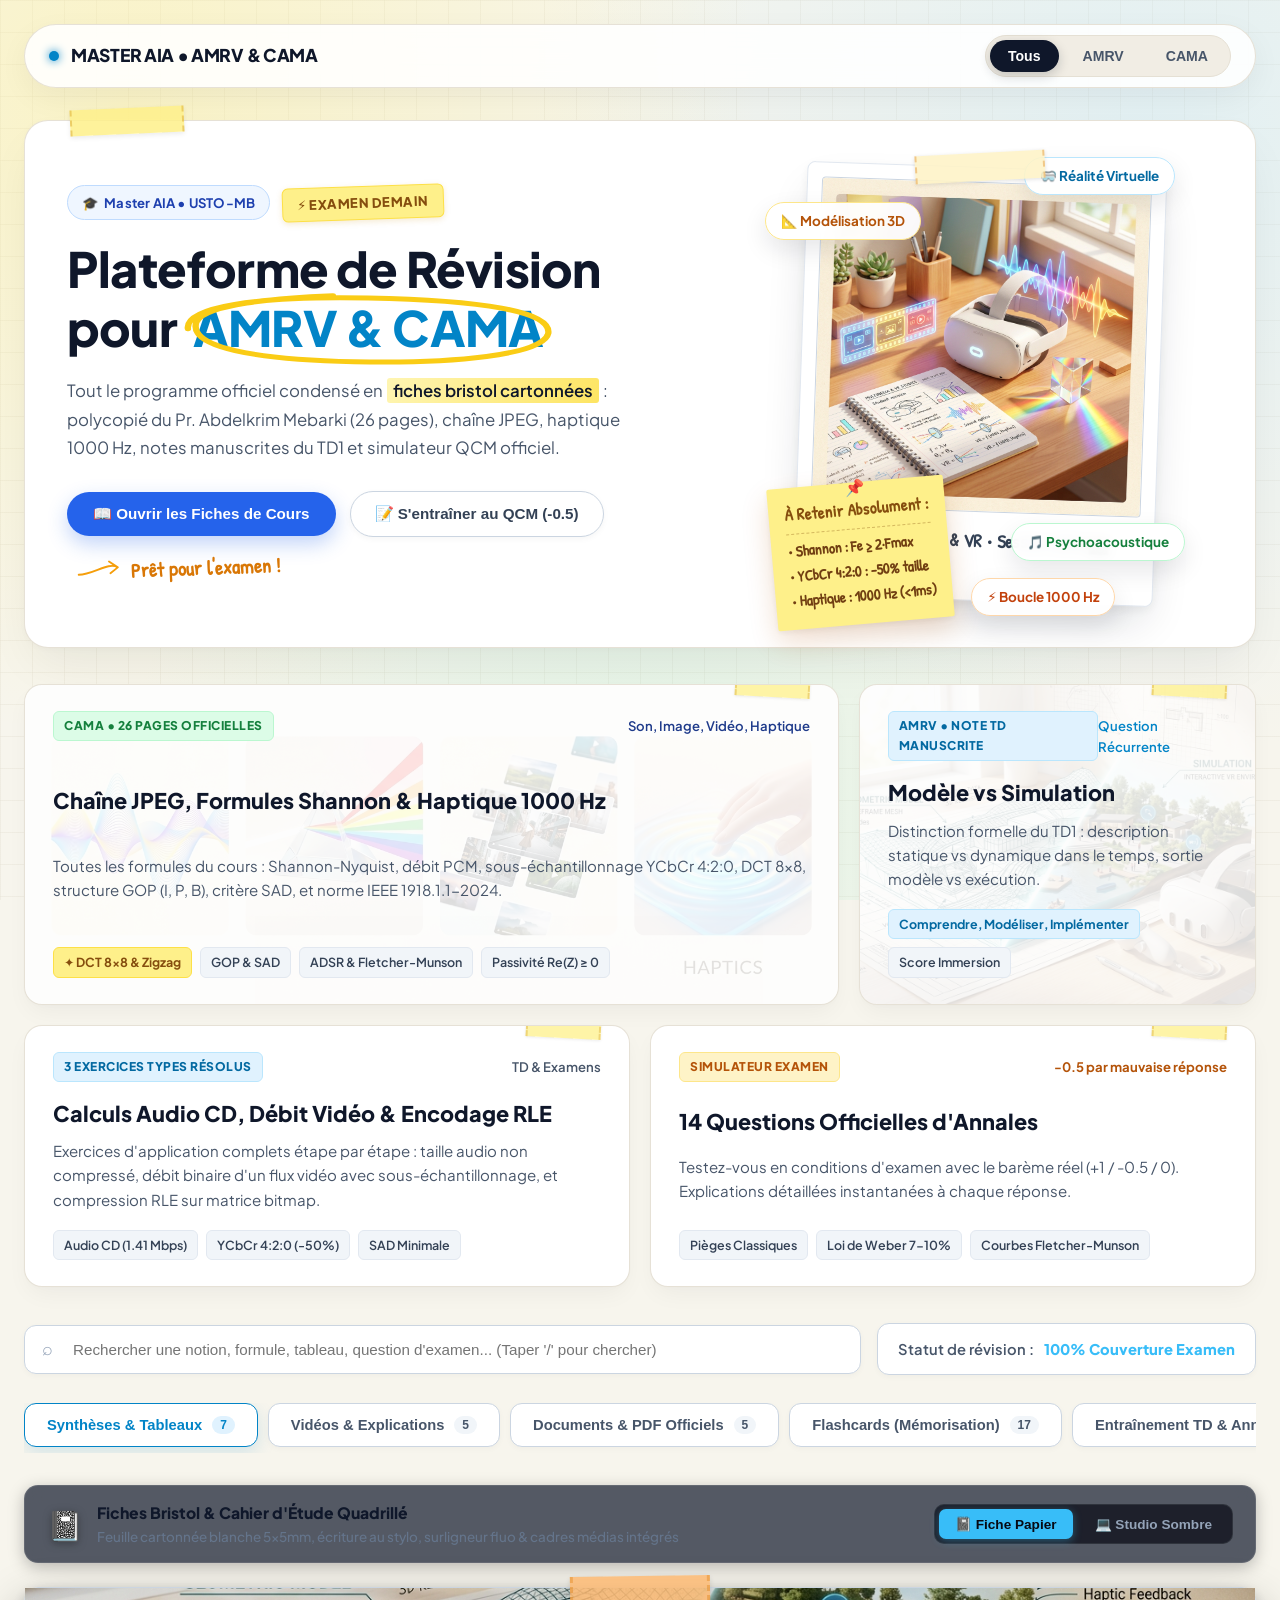
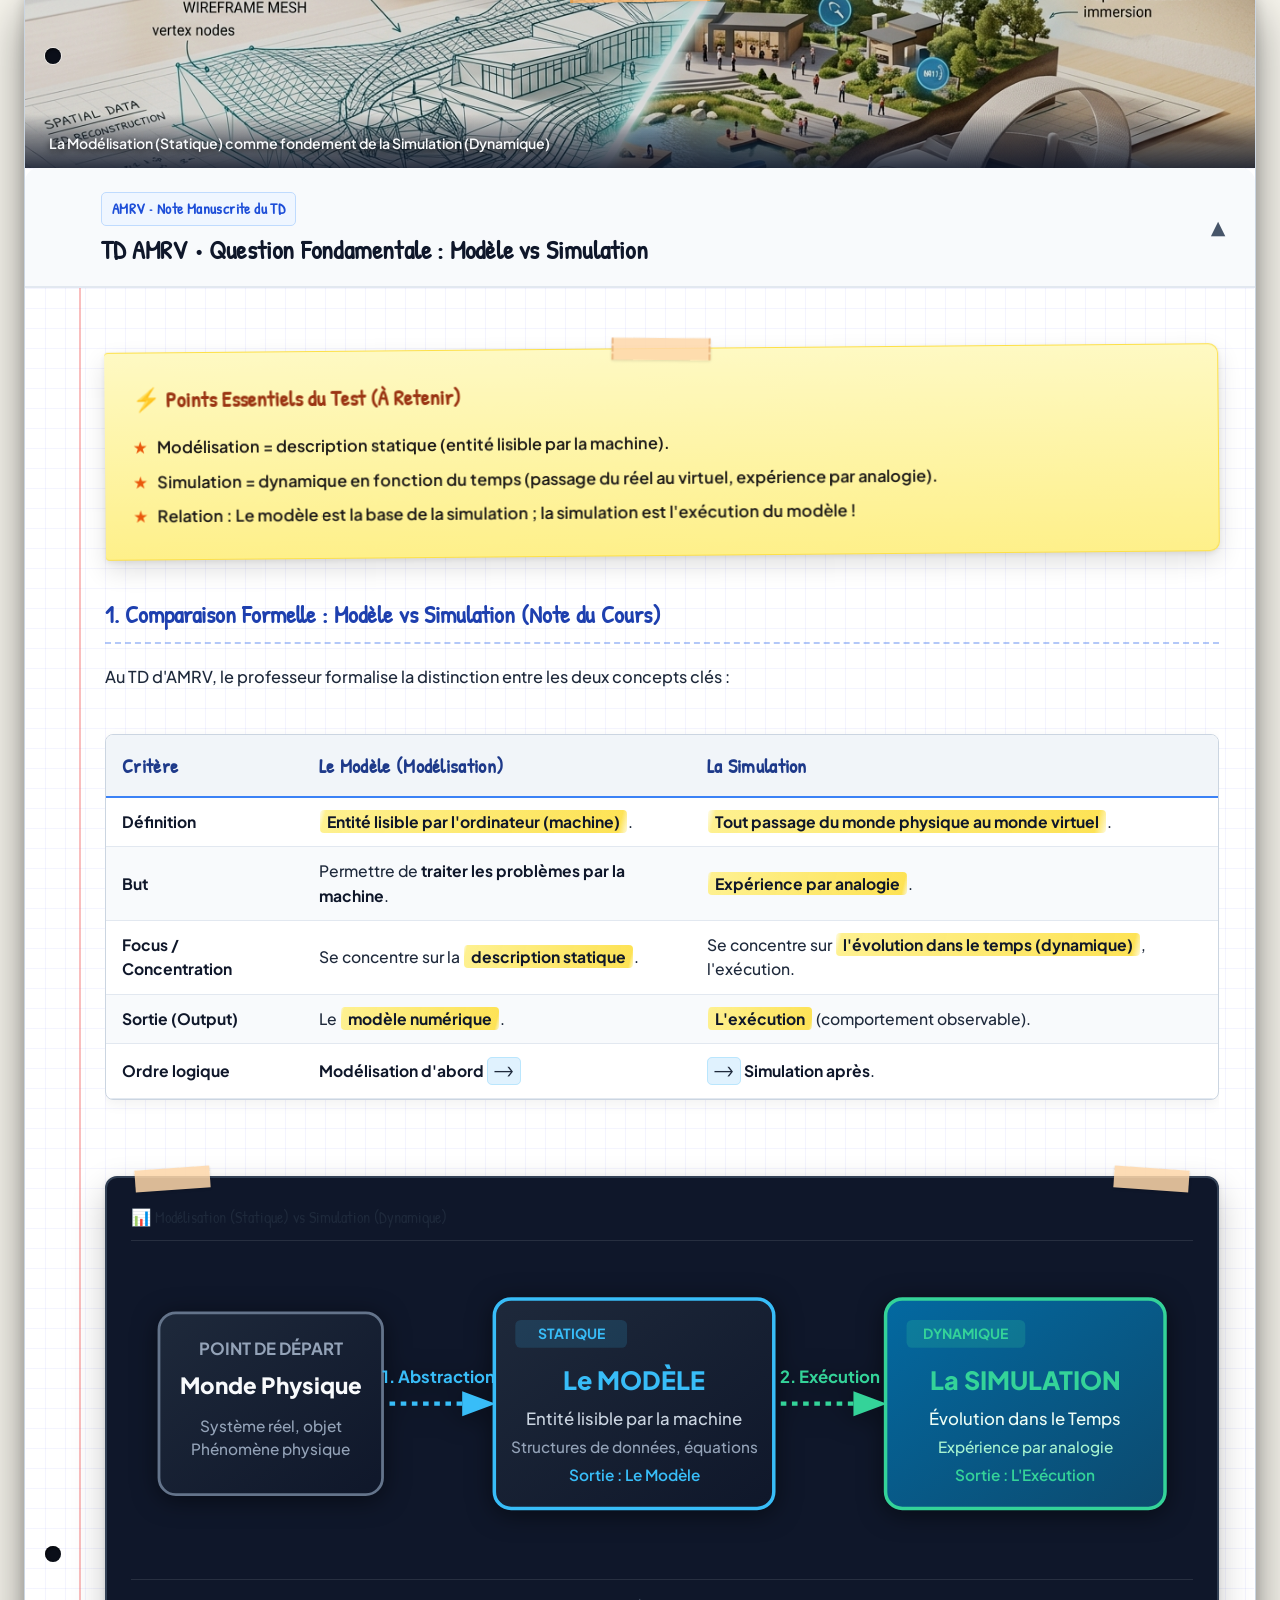
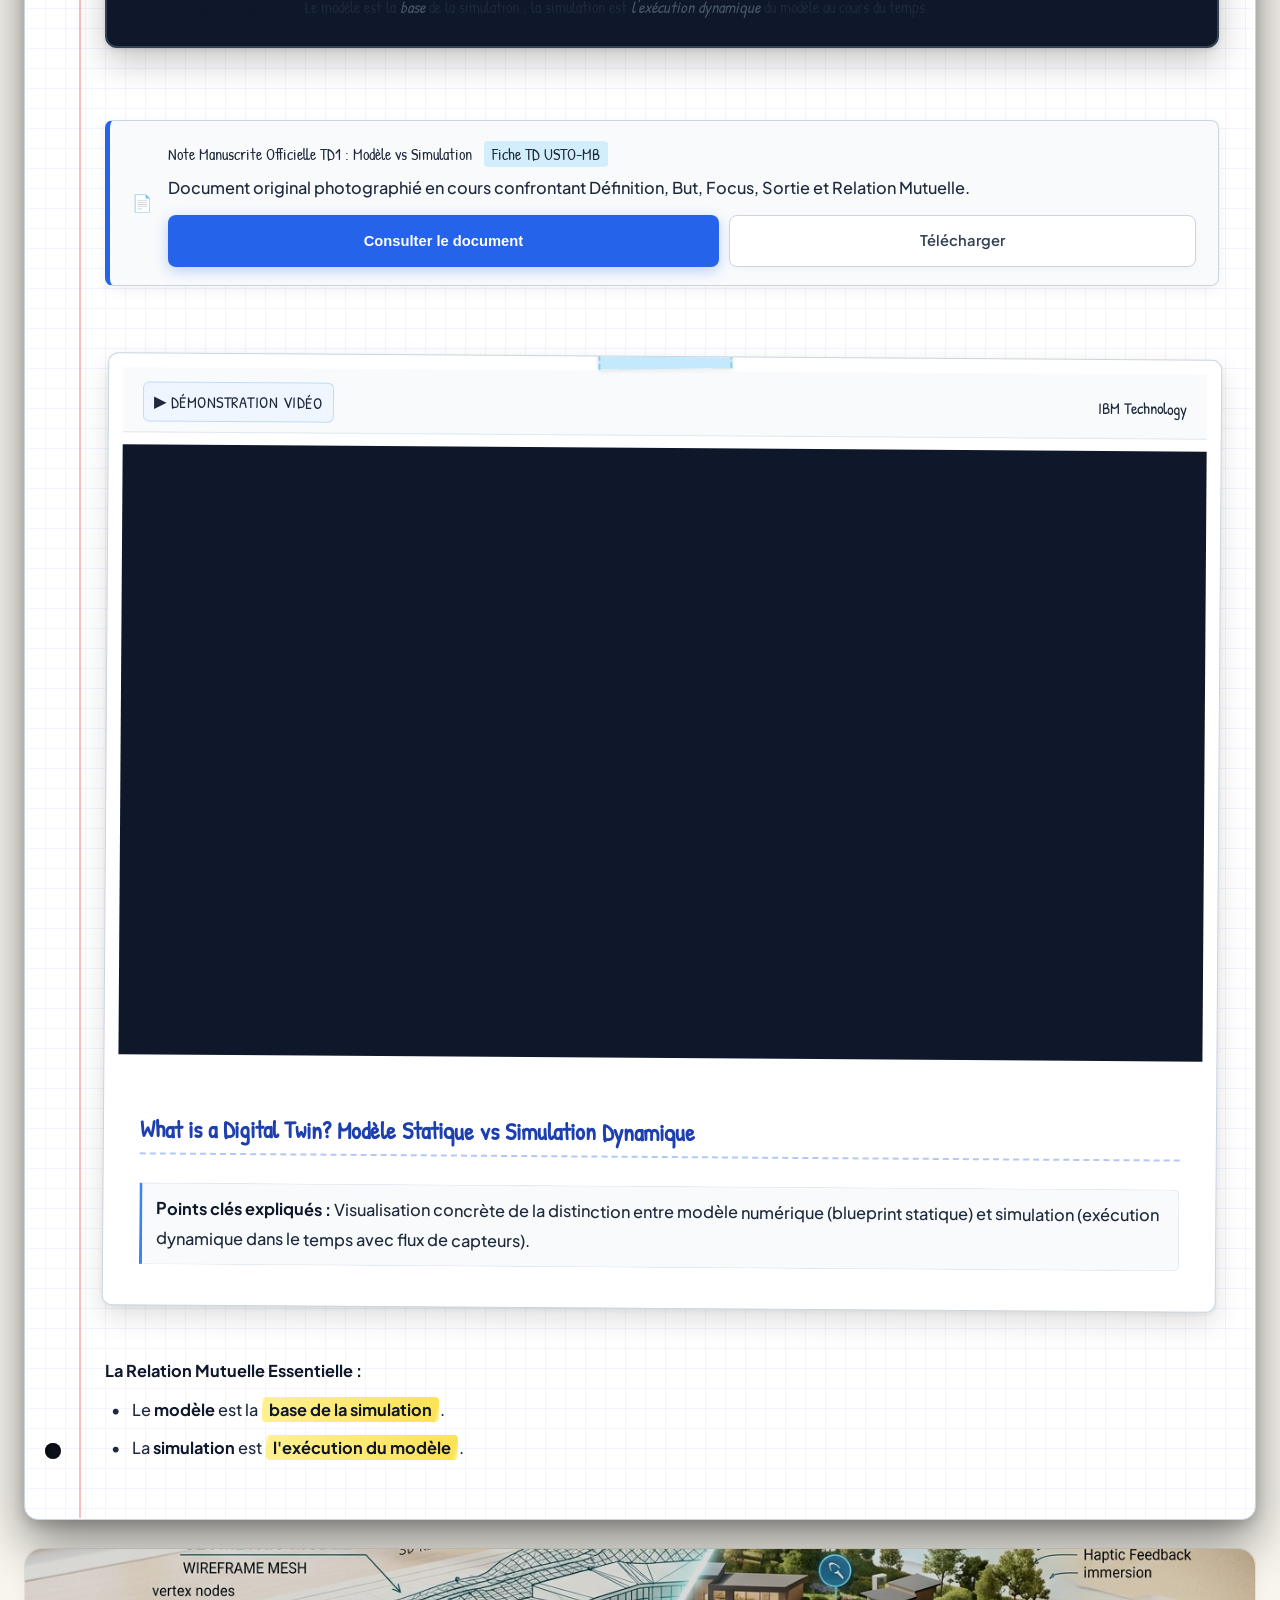
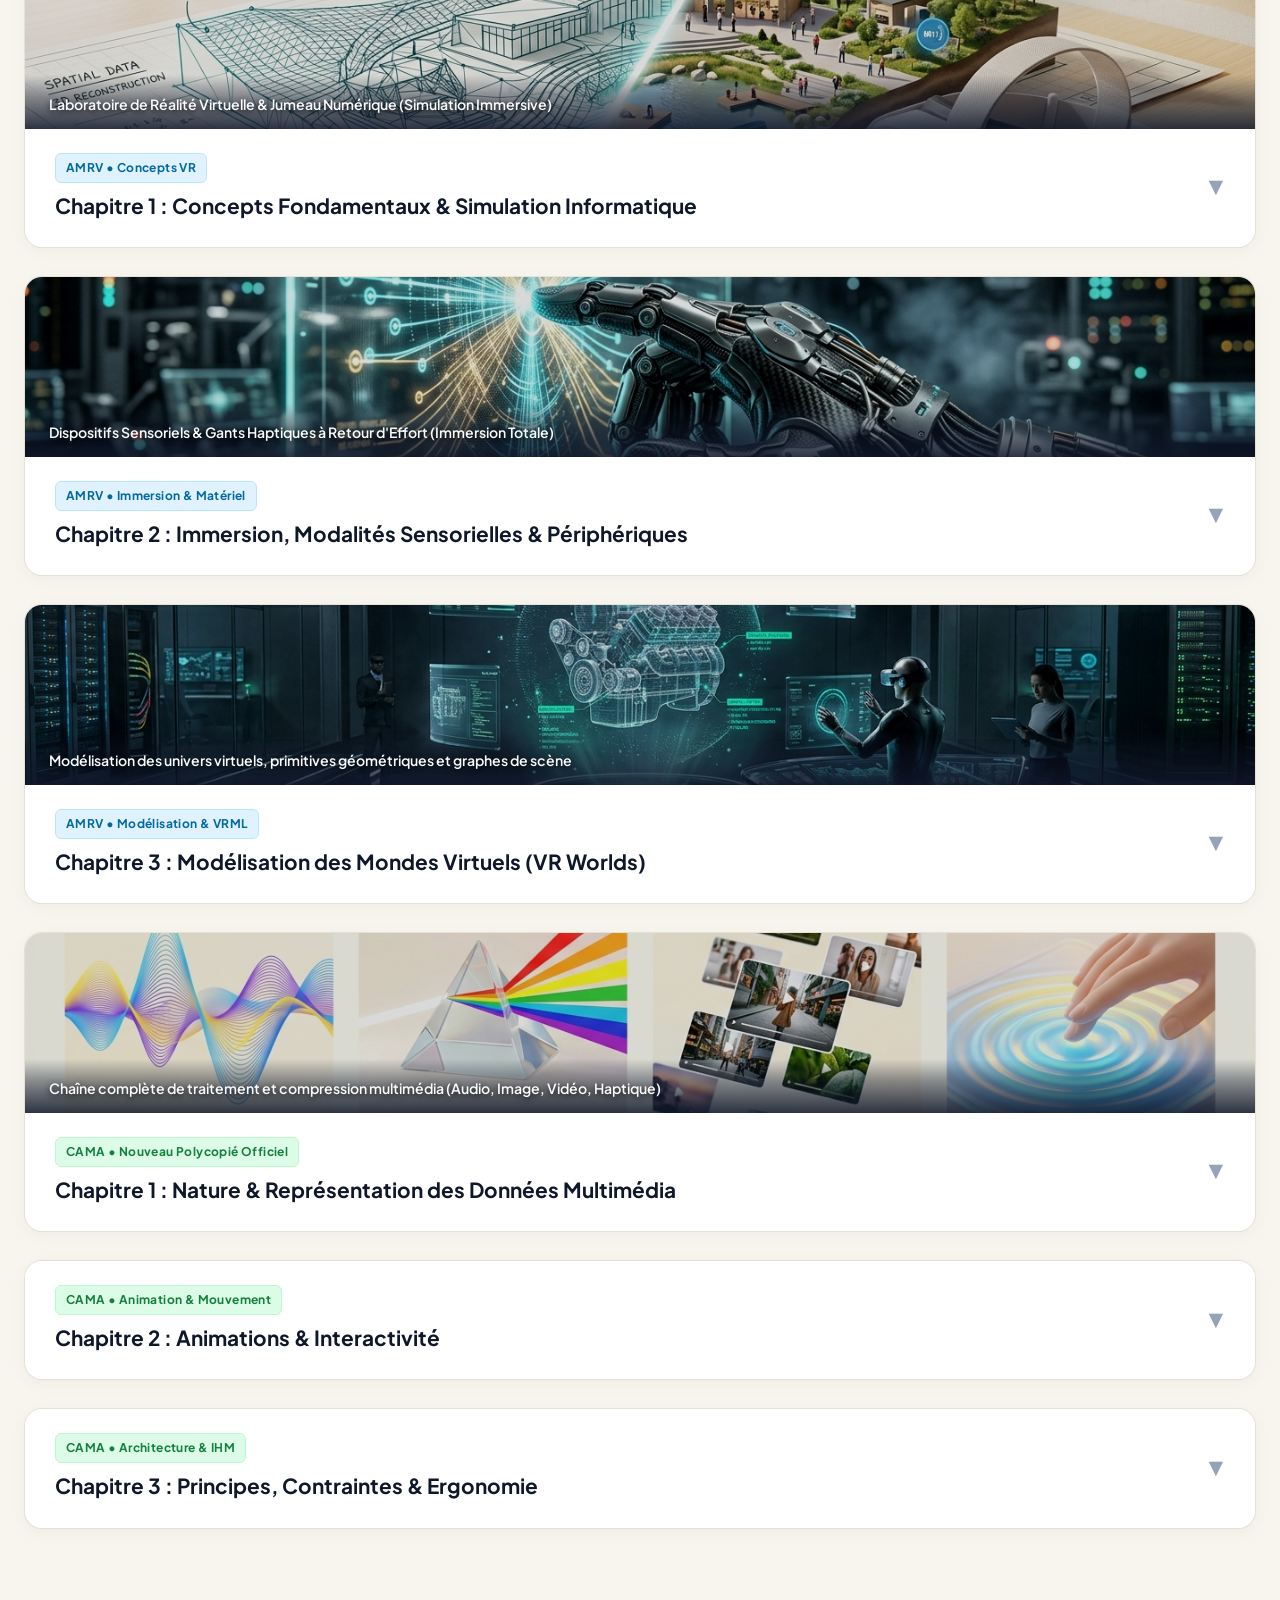
==== index.html @ 22c1b875 "feat: initial commit - plateforme de révision CAMA & AMRV (USTHB)" ====
<!DOCTYPE html>
<html lang="fr">
<head>
  <meta charset="UTF-8">
  <meta name="viewport" content="width=device-width, initial-scale=1.0">
  <title>Master AIA • Plateforme de Révision AMRV & CAMA</title>
  <link rel="stylesheet" href="style.css">
  <link rel="preconnect" href="https://fonts.googleapis.com">
  <link rel="preconnect" href="https://fonts.gstatic.com" crossorigin>
  <link href="https://fonts.googleapis.com/css2?family=Plus+Jakarta+Sans:wght@400;500;600;700;800&family=Patrick+Hand&family=Kalam:wght@400;700&family=Caveat:wght@600;700&family=JetBrains+Mono:wght@400;500;600;700&display=swap" rel="stylesheet">
  <link rel="icon" href="data:image/svg+xml,<svg xmlns=%22http://www.w3.org/2000/svg%22 viewBox=%220 0 100 100%22><text y=%22.9em%22 font-size=%2290%22>⚡</text></svg>">
</head>
<body>
  <div class="app-container">
    
    <!-- TOP FLOATING PILL NAVIGATION -->
    <nav class="top-nav">
      <div class="nav-brand">
        <div class="brand-dot"></div>
        <span>MASTER AIA • AMRV & CAMA</span>
      </div>
      <div class="nav-filters">
        <button class="module-btn active all" data-module="all">Tous</button>
        <button class="module-btn amrv" data-module="amrv">AMRV</button>
        <button class="module-btn cama" data-module="cama">CAMA</button>
      </div>
    </nav>

    <!-- ACADEMIC PAPER-MÂCHÉ HERO SECTION -->
    <section class="hero-academic-wrap">
      <div class="hero-academic-grid">
        
        <!-- Left: Academic Content & Callouts -->
        <div class="hero-academic-left">
          <div class="academic-badge-row">
            <span class="academic-badge">
              <span class="badge-icon">🎓</span> Master AIA • USTO-MB
            </span>
            <span class="exam-sticky-tag">
              ⚡ Examen Demain
            </span>
          </div>

          <h1 class="academic-hero-title">
            Plateforme de Révision<br>
            pour <span class="doodle-circled">AMRV & CAMA
              <svg class="doodle-circle-svg" viewBox="0 0 280 75" preserveAspectRatio="none">
                <path d="M 12 38 C 10 18, 60 8, 140 10 C 220 12, 270 22, 268 42 C 265 62, 200 70, 130 68 C 60 66, 12 55, 18 32 C 24 16, 75 10, 115 8" fill="none" stroke="#facc15" stroke-width="4.5" stroke-linecap="round" stroke-linejoin="round"/>
              </svg>
            </span>
          </h1>

          <p class="academic-hero-subtitle">
            Tout le programme officiel condensé en <mark class="hero-hl-yellow">fiches bristol cartonnées</mark> : polycopié du Pr. Abdelkrim Mebarki (26 pages), chaîne JPEG, haptique 1000 Hz, notes manuscrites du TD1 et simulateur QCM officiel.
          </p>

          <div class="hero-actions-container">
            <div class="hero-actions">
              <button class="hero-btn-primary" onclick="document.querySelector('[data-tab=\'courses\']').click(); document.getElementById('courses-list').scrollIntoView({behavior: 'smooth'});">
                📖 Ouvrir les Fiches de Cours
              </button>
              <button class="hero-btn-secondary" onclick="document.querySelector('[data-tab=\'quiz\']').click(); document.getElementById('section-quiz').scrollIntoView({behavior: 'smooth'});">
                📝 S'entraîner au QCM (-0.5)
              </button>
            </div>
            <div class="doodle-arrow-hint">
              <svg class="arrow-sketch-svg" viewBox="0 0 65 35">
                <path d="M 5 28 C 25 28, 45 10, 58 18 M 46 10 L 58 18 L 48 26" fill="none" stroke="#f59e0b" stroke-width="2.5" stroke-linecap="round" stroke-linejoin="round"/>
              </svg>
              <span class="doodle-arrow-text">Prêt pour l'examen !</span>
            </div>
          </div>
        </div>

        <!-- Right: Vintage Polaroid Photo with Floating Icons -->
        <div class="hero-academic-right">
          <div class="polaroid-wrapper">
            <div class="polaroid-scotch-tape"></div>
            <div class="polaroid-card">
              <div class="polaroid-photo-frame">
                <img src="assets/hero_polaroid.jpg" alt="Labo Réalité Virtuelle & Multimédia" class="polaroid-img">
              </div>
              <div class="polaroid-footer">
                <span class="polaroid-handwritten-title">Labo Multimédia & VR • Session 2026 📸</span>
              </div>
            </div>

            <!-- Sticky Note Attached to Polaroid -->
            <div class="polaroid-postit">
              <div class="postit-scotch"></div>
              <div class="postit-pin">📌</div>
              <strong>À Retenir Absolument :</strong>
              <ul>
                <li>• Shannon : Fe ≥ 2·Fmax</li>
                <li>• YCbCr 4:2:0 : -50% taille</li>
                <li>• Haptique : 1000 Hz (&lt;1ms)</li>
              </ul>
            </div>

            <!-- Floating Academic Badges Orbiting Polaroid -->
            <div class="floating-pill float-pill-1">🥽 Réalité Virtuelle</div>
            <div class="floating-pill float-pill-2">🎵 Psychoacoustique</div>
            <div class="floating-pill float-pill-3">📐 Modélisation 3D</div>
            <div class="floating-pill float-pill-4">⚡ Boucle 1000 Hz</div>
          </div>
        </div>

      </div>
    </section>

    <!-- GAPLESS BENTO GRID (BRIGHT ACADEMIC CARDS) -->
    <div class="bento-grid">
      <!-- Bento Card 1: CAMA Chapitre 1 (Span 8) -->
      <div class="bento-card bento-span-8" style="cursor: pointer;" onclick="document.querySelector('[data-tab=\'courses\']').click(); document.getElementById('courses-list').scrollIntoView({behavior: 'smooth'});">
        <div class="card-washi-tape"></div>
        <img src="assets/cama_bright.jpg" alt="CAMA Multimédia" class="bento-card-bg">
        <div class="bento-header">
          <span class="bento-pill bento-pill-cama">CAMA • 26 Pages Officielles</span>
          <span style="font-size: 0.82rem; color: #1e3a8a; font-weight: 600;">Son, Image, Vidéo, Haptique</span>
        </div>
        <div class="bento-title">Chaîne JPEG, Formules Shannon & Haptique 1000 Hz</div>
        <div class="bento-desc">
          Toutes les formules du cours : Shannon-Nyquist, débit PCM, sous-échantillonnage YCbCr 4:2:0, DCT 8x8, structure GOP (I, P, B), critère SAD, et norme IEEE 1918.1.1-2024.
        </div>
        <div class="bento-tags">
          <span class="bento-tag-item tag-accent-yellow">✦ DCT 8×8 & Zigzag</span>
          <span class="bento-tag-item">GOP & SAD</span>
          <span class="bento-tag-item">ADSR & Fletcher-Munson</span>
          <span class="bento-tag-item">Passivité Re(Z) ≥ 0</span>
        </div>
      </div>

      <!-- Bento Card 2: AMRV Modèle vs Simulation (Span 4) -->
      <div class="bento-card bento-span-4" style="cursor: pointer;" onclick="document.querySelector('[data-tab=\'courses\']').click(); document.getElementById('courses-list').scrollIntoView({behavior: 'smooth'});">
        <div class="card-washi-tape"></div>
        <img src="assets/amrv_bright.jpg" alt="AMRV Simulation" class="bento-card-bg">
        <div class="bento-header">
          <span class="bento-pill bento-pill-amrv">AMRV • Note TD Manuscrite</span>
          <span style="font-size: 0.82rem; color: #0284c7; font-weight: 600;">Question Récurrente</span>
        </div>
        <div class="bento-title">Modèle vs Simulation</div>
        <div class="bento-desc">
          Distinction formelle du TD1 : description statique vs dynamique dans le temps, sortie modèle vs exécution.
        </div>
        <div class="bento-tags">
          <span class="bento-tag-item tag-accent-cyan">Comprendre, Modéliser, Implémenter</span>
          <span class="bento-tag-item">Score Immersion</span>
        </div>
      </div>

      <!-- Bento Card 3: Annales TD & Exercices Résolus (Span 6) -->
      <div class="bento-card bento-span-6" style="cursor: pointer;" onclick="document.querySelector('[data-tab=\'td\']').click(); document.getElementById('section-td').scrollIntoView({behavior: 'smooth'});">
        <div class="card-washi-tape"></div>
        <div class="bento-header">
          <span class="bento-pill bento-pill-amrv">3 Exercices Types Résolus</span>
          <span style="font-size: 0.82rem; color: #475569; font-weight: 600;">TD & Examens</span>
        </div>
        <div class="bento-title">Calculs Audio CD, Débit Vidéo & Encodage RLE</div>
        <div class="bento-desc">
          Exercices d'application complets étape par étape : taille audio non compressé, débit binaire d'un flux vidéo avec sous-échantillonnage, et compression RLE sur matrice bitmap.
        </div>
        <div class="bento-tags">
          <span class="bento-tag-item">Audio CD (1.41 Mbps)</span>
          <span class="bento-tag-item">YCbCr 4:2:0 (-50%)</span>
          <span class="bento-tag-item">SAD Minimale</span>
        </div>
      </div>

      <!-- Bento Card 4: QCM avec pénalité officielle (Span 6) -->
      <div class="bento-card bento-span-6" style="cursor: pointer;" onclick="document.querySelector('[data-tab=\'quiz\']').click(); document.getElementById('section-quiz').scrollIntoView({behavior: 'smooth'});">
        <div class="card-washi-tape"></div>
        <div class="bento-header">
          <span class="bento-pill bento-pill-warn">Simulateur Examen</span>
          <span style="font-size: 0.82rem; color: #b45309; font-weight: 700;">-0.5 par mauvaise réponse</span>
        </div>
        <div class="bento-title">14 Questions Officielles d'Annales</div>
        <div class="bento-desc">
          Testez-vous en conditions d'examen avec le barème réel (+1 / -0.5 / 0). Explications détaillées instantanées à chaque réponse.
        </div>
        <div class="bento-tags">
          <span class="bento-tag-item">Pièges Classiques</span>
          <span class="bento-tag-item">Loi de Weber 7-10%</span>
          <span class="bento-tag-item">Courbes Fletcher-Munson</span>
        </div>
      </div>
    </div>

    <!-- CONTROL & STATS BAR -->
    <div class="control-bar">
      <div class="search-box">
        <span class="search-icon">⌕</span>
        <input type="text" id="search-input" placeholder="Rechercher une notion, formule, tableau, question d'examen... (Taper '/' pour chercher)">
      </div>
      <div class="stats-card">
        <span>Statut de révision :</span>
        <strong id="readiness-score" style="color: #38bdf8;">100% Couverture Examen</strong>
      </div>
    </div>

    <!-- NAVIGATION TABS -->
    <nav class="nav-tabs">
      <button class="tab-btn active" data-tab="courses">
        <span>Synthèses & Tableaux</span>
        <span class="badge-count" id="badge-courses">0</span>
      </button>
      <button class="tab-btn" data-tab="videos">
        <span>Vidéos & Explications</span>
        <span class="badge-count" id="badge-videos">5</span>
      </button>
      <button class="tab-btn" data-tab="documents">
        <span>Documents & PDF Officiels</span>
        <span class="badge-count" id="badge-docs">5</span>
      </button>
      <button class="tab-btn" data-tab="flashcards">
        <span>Flashcards (Mémorisation)</span>
        <span class="badge-count" id="badge-fc">0</span>
      </button>
      <button class="tab-btn" data-tab="td">
        <span>Entraînement TD & Annales</span>
        <span class="badge-count" id="badge-td">0</span>
      </button>
      <button class="tab-btn" data-tab="quiz">
        <span>Simulateur QCM d'Examen</span>
        <span class="badge-count" id="badge-quiz">0</span>
      </button>
      <button class="tab-btn" data-tab="glossary">
        <span>Mémento / Définitions Clés</span>
      </button>
    </nav>

    <!-- SECTION 1: COURSES SYNTHESIS -->
    <section id="section-courses" class="view-section active">
      <div class="notebook-mode-bar">
        <div class="notebook-mode-status">
          <span class="notebook-mode-icon">📓</span>
          <div>
            <div style="font-weight: 800; color: #0f172a; font-size: 0.98rem;">Fiches Bristol & Cahier d'Étude Quadrillé</div>
            <div style="font-size: 0.84rem; color: #64748b; font-weight: 500;">Feuille cartonnée blanche 5×5mm, écriture au stylo, surligneur fluo & cadres médias intégrés</div>
          </div>
        </div>
        <div class="notebook-style-toggle">
          <button class="style-toggle-btn active" id="btn-style-paper" title="Style Fiche Cartonnée & Cahier Blanc">📓 Fiche Papier</button>
          <button class="style-toggle-btn" id="btn-style-dark" title="Style Studio Sombre">💻 Studio Sombre</button>
        </div>
      </div>
      <div id="courses-list" class="notebook-theme">
        <!-- Dynamically populated with parsed Markdown, Real Tables and Infographics -->
      </div>
    </section>

    <!-- SECTION 1.B: VIDEOS -->
    <section id="section-videos" class="view-section">
      <div class="academic-intro-card amrv-intro-theme">
        <div class="card-washi-tape"></div>
        <div class="intro-badge-row">
          <span class="intro-pill">📺 Vidéothèque Ciblée par Notion</span>
        </div>
        <h4 class="intro-card-title">Vidéos de Laboratoire & Démonstrations 3D</h4>
        <p class="intro-card-desc">
          Sélection des meilleures démonstrations en laboratoire et animations pour assimiler chaque notion d'examen : 
          oscilloscope pour Shannon-Nyquist, animations 3D de la DCT et quantification JPEG, estimation de mouvement vidéo (SAD), et jumeaux numériques.
        </p>
      </div>
      <div id="videos-list" class="video-grid">
        <!-- Dynamically populated -->
      </div>
    </section>

    <!-- SECTION 1.C: DOCUMENTS & PDF -->
    <section id="section-documents" class="view-section">
      <div class="academic-intro-card cama-intro-theme">
        <div class="card-washi-tape"></div>
        <div class="intro-badge-row">
          <span class="intro-pill" style="background: #dcfce7; color: #15803d; border-color: #bbf7d0;">📚 Bibliothèque Officielle</span>
        </div>
        <h4 class="intro-card-title">Documents Officiels & Polycopiés PDF</h4>
        <p class="intro-card-desc">
          Consultez et téléchargez les supports officiels du module : polycopié complet de 26 pages du Pr. Abdelkrim Mebarki, planche originale manuscrite du TD1 (Modèle vs Simulation), synthèse de la norme Haptique IEEE 1918.1.1 et mémento de formules.
        </p>
      </div>
      <div id="documents-list" class="pdf-grid">
        <!-- Dynamically populated -->
      </div>
    </section>

    <!-- SECTION 2: FLASHCARDS -->
    <section id="section-flashcards" class="view-section">
      <div class="flashcards-container">
        <div class="flashcard-progress-bar">
          <div class="flashcard-progress-fill" id="fc-progress-fill"></div>
        </div>

        <div class="card-flipper-area" id="flashcard-flipper" title="Cliquez ou appuyez sur Espace pour retourner la carte">
          <div class="flashcard-inner">
            <!-- FRONT -->
            <div class="flashcard-face flashcard-front">
              <div class="fc-meta">
                <span class="fc-category" id="fc-category">MODULE • CATÉGORIE</span>
                <span id="fc-mastered-status" style="display:none; color: #059669; font-size: 0.8rem; font-weight: 700; background: #ecfdf5; padding: 2px 8px; border-radius: 4px; border: 1px solid #a7f3d0;">✓ Maîtrisée</span>
              </div>
              <div class="fc-content" id="fc-front-text">Chargement de la question...</div>
              <div class="fc-footer">
                <span id="fc-hint" class="fc-hint-badge"></span>
                <div style="margin-top: 8px; font-weight: 600;">Cliquez ou appuyez sur Espace pour retourner</div>
              </div>
            </div>

            <!-- BACK -->
            <div class="flashcard-face flashcard-back">
              <div class="fc-meta">
                <span class="fc-category" style="color: #059669; font-weight: 800;">RÉPONSE DU COURS</span>
                <span id="fc-counter" style="color: #64748b; font-size: 0.85rem; font-weight: 700;">1 / 20</span>
              </div>
              <div class="fc-content" id="fc-back-text" style="color: #0f172a;">Chargement de la réponse...</div>
              <div class="fc-footer">
                <span style="font-weight: 600; color: #475569;">Auto-évaluez votre réponse :</span>
              </div>
            </div>
          </div>
        </div>

        <!-- FLASHCARD CONTROLS -->
        <div class="flashcard-controls">
          <button class="fc-btn btn-next" id="fc-btn-prev">Précédent</button>
          <button class="fc-btn btn-review" id="fc-btn-review">À Revoir</button>
          <button class="fc-btn btn-mastered" id="fc-btn-mastered">Je Maîtrise</button>
          <button class="fc-btn btn-next" id="fc-btn-next">Suivant</button>
        </div>
        <p style="color: #64748b; font-size: 0.88rem; margin-top: 14px; text-align: center; font-weight: 500;">
          Raccourcis clavier : <strong>Espace</strong> pour retourner la carte, <strong>Flèches Gauche / Droite</strong> pour naviguer.
        </p>
      </div>
    </section>

    <!-- SECTION 3: TD & ANNALES EXERCISES -->
    <section id="section-td" class="view-section">
      <div class="academic-intro-card amrv-intro-theme">
        <div class="card-washi-tape"></div>
        <div class="intro-badge-row">
          <span class="intro-pill">🎯 Préparation Ciblée aux Examens</span>
        </div>
        <h4 class="intro-card-title">Entraînement Ciblé pour le Test</h4>
        <p class="intro-card-desc">
          Le professeur s'inspire directement des <strong>premières fiches de TD</strong> et des <strong>sujets d'examen récents</strong>. 
          Pratiquez avec les simulateurs interactifs ci-dessous (calculateur de score d'immersion, appariements des couches de modélisation, analyse de code VRML/X3D, et les 3 exercices d'application résolus).
        </p>
      </div>
      <div id="td-list">
        <!-- Dynamically populated -->
      </div>
    </section>

    <!-- SECTION 4: EXAM QCM SIMULATOR -->
    <section id="section-quiz" class="view-section">
      <div class="quiz-header-bar">
        <div class="card-washi-tape"></div>
        <div>
          <div class="intro-badge-row" style="margin-bottom: 6px;">
            <span class="intro-pill" style="background: #fef3c7; color: #b45309; border-color: #fde68a;">📝 Conditions Réelles d'Examen</span>
          </div>
          <h3 style="font-size: 1.35rem; font-weight: 800; color: #0f172a; margin-bottom: 4px;">Simulateur d'Examen en Conditions Réelles</h3>
          <p style="color: #475569; font-size: 0.94rem; line-height: 1.5;">Toutes les questions officielles des examens et devoirs surveillés récents avec barème réel.</p>
        </div>
        <div class="quiz-controls-cluster">
          <div class="penalty-toggle">
            <span>Règle officielle (-0.5 par erreur) :</span>
            <label class="switch">
              <input type="checkbox" id="penalty-checkbox" checked>
              <span class="slider"></span>
            </label>
          </div>
          <div class="quiz-score-pill">
            <span class="score-label">Votre Note : </span>
            <strong id="quiz-score-val" class="score-num">0.0 / 0</strong>
          </div>
          <button class="btn-reset" id="btn-reset-quiz">Réinitialiser</button>
        </div>
      </div>
      <div id="quiz-list">
        <!-- Dynamically populated -->
      </div>
    </section>

    <!-- SECTION 5: GLOSSARY / RÉFÉRENCES -->
    <section id="section-glossary" class="view-section">
      <div class="academic-intro-card" style="margin-bottom: 26px;">
        <div class="card-washi-tape"></div>
        <div class="intro-badge-row">
          <span class="intro-pill" style="background: #e0f2fe; color: #0369a1; border-color: #bae6fd;">🔖 Mémento & Références</span>
        </div>
        <h3 class="intro-card-title">Mémento & Définitions Essentielles</h3>
        <p class="intro-card-desc">Retrouvez instantanément la définition officielle exacte de chaque concept clé du cours.</p>
      </div>
      <div class="glossary-grid" id="glossary-list">
        <!-- Dynamically populated -->
      </div>
    </section>

  </div>

  <!-- DOCUMENT MODAL VIEWER -->
  <div id="doc-modal" class="doc-modal">
    <div class="doc-modal-content">
      <div class="doc-modal-header">
        <span id="doc-modal-title" class="doc-modal-title">Aperçu du Document</span>
        <button id="doc-modal-close" class="doc-modal-close" title="Fermer">&times;</button>
      </div>
      <div id="doc-modal-body" class="doc-modal-body"></div>
    </div>
  </div>

  <!-- SCRIPTS -->
  <script src="diagrams.js"></script>
  <script src="data.js"></script>
  <script src="app.js"></script>
</body>
</html>
---- style.css ----
@import url('https://fonts.googleapis.com/css2?family=Plus+Jakarta+Sans:wght@400;500;600;700;800&family=Patrick+Hand&family=Kalam:wght@400;700&family=Caveat:wght@600;700&family=JetBrains+Mono:wght@400;500;600;700&display=swap');

:root {
  --bg-primary: #f7f5ed;
  --bg-secondary: #eee9dc;
  --bg-card: #ffffff;
  --bg-card-hover: #faf8f5;
  --border-color: #e5e0d4;
  --border-glow: rgba(37, 99, 235, 0.2);
  
  --amrv-color: #0284c7;
  --amrv-glow: rgba(2, 132, 199, 0.25);
  --cama-color: #059669;
  --cama-glow: rgba(5, 150, 105, 0.25);
  
  --text-main: #0f172a;
  --text-muted: #475569;
  --text-dim: #94a3b8;
  
  --success: #10b981;
  --danger: #ef4444;
  --warning: #f59e0b;
  --info: #2563eb;
  
  --radius-xl: 24px;
  --radius-lg: 18px;
  --radius-md: 12px;
  --radius-sm: 8px;
  --font-family: 'Plus Jakarta Sans', system-ui, -apple-system, sans-serif;
  --font-mono: 'JetBrains Mono', monospace;
  --font-hand: 'Patrick Hand', 'Kalam', 'Caveat', cursive;
  --font-callout: 'Kalam', 'Caveat', cursive;
}

* {
  box-sizing: border-box;
  margin: 0;
  padding: 0;
}

body {
  background-color: var(--bg-primary);
  color: var(--text-main);
  font-family: var(--font-family);
  line-height: 1.65;
  min-height: 100vh;
  /* Papier-mâché warm cream texture & subtle study desk illumination */
  background-image: 
    radial-gradient(circle at 10% 12%, rgba(254, 240, 138, 0.4) 0%, transparent 45%),
    radial-gradient(circle at 90% 15%, rgba(186, 230, 253, 0.35) 0%, transparent 45%),
    radial-gradient(circle at 50% 90%, rgba(167, 243, 208, 0.25) 0%, transparent 50%),
    linear-gradient(rgba(229, 224, 212, 0.4) 1px, transparent 1px),
    linear-gradient(90deg, rgba(229, 224, 212, 0.4) 1px, transparent 1px);
  background-size: 100% 100%, 100% 100%, 100% 100%, 32px 32px, 32px 32px;
  background-attachment: fixed;
  -webkit-font-smoothing: antialiased;
}

.app-container {
  max-width: 1280px;
  margin: 0 auto;
  padding: 24px 24px 100px;
}

/* ==========================================
   TOP FLOATING NAV (ACADEMIC CARDSTOCK)
   ========================================== */
.top-nav {
  display: flex;
  justify-content: space-between;
  align-items: center;
  background: rgba(255, 255, 255, 0.88);
  backdrop-filter: blur(20px);
  -webkit-backdrop-filter: blur(20px);
  border: 1px solid rgba(229, 224, 212, 0.95);
  border-radius: 40px;
  padding: 10px 24px;
  margin-bottom: 32px;
  box-shadow: 0 10px 30px rgba(15, 23, 42, 0.05);
}

.nav-brand {
  display: flex;
  align-items: center;
  gap: 12px;
  font-weight: 800;
  font-size: 1.1rem;
  letter-spacing: -0.3px;
  color: #0f172a;
}

.brand-dot {
  width: 10px;
  height: 10px;
  border-radius: 50%;
  background: var(--amrv-color);
  box-shadow: 0 0 10px var(--amrv-color);
}

.nav-filters {
  display: flex;
  gap: 6px;
  background: #f1ede4;
  padding: 4px;
  border-radius: 30px;
  border: 1px solid var(--border-color);
}

.module-btn {
  padding: 8px 18px;
  border: none;
  background: transparent;
  color: var(--text-muted);
  border-radius: 20px;
  font-weight: 600;
  font-size: 0.88rem;
  cursor: pointer;
  transition: all 0.25s ease;
}

.module-btn.active.amrv {
  background: var(--amrv-color);
  color: #ffffff;
  font-weight: 700;
  box-shadow: 0 4px 14px var(--amrv-glow);
}

.module-btn.active.cama {
  background: var(--cama-color);
  color: #ffffff;
  font-weight: 700;
  box-shadow: 0 4px 14px var(--cama-glow);
}

.module-btn.active.all {
  background: #0f172a;
  color: #ffffff;
  font-weight: 700;
  box-shadow: 0 4px 12px rgba(15, 23, 42, 0.2);
}

/* ==========================================
   ACADEMIC PAPIER-MÂCHÉ HERO SECTION
   ========================================== */
.hero-academic-wrap {
  position: relative;
  background: #ffffff;
  border: 1px solid rgba(229, 224, 212, 0.95);
  border-radius: var(--radius-xl);
  padding: 46px 42px;
  margin-bottom: 36px;
  box-shadow: 
    0 22px 50px -12px rgba(15, 23, 42, 0.08),
    0 2px 8px rgba(15, 23, 42, 0.03);
}

/* Washi tape on hero top-left */
.hero-academic-wrap::before {
  content: "";
  position: absolute;
  top: -13px;
  left: 45px;
  width: 110px;
  height: 26px;
  background: rgba(254, 240, 138, 0.85); /* Warm yellow washi scotch */
  transform: rotate(-2.5deg);
  box-shadow: 0 2px 5px rgba(0, 0, 0, 0.08);
  border-left: 2px dashed rgba(202, 138, 4, 0.35);
  border-right: 2px dashed rgba(202, 138, 4, 0.35);
  z-index: 5;
  pointer-events: none;
}

.hero-academic-grid {
  display: grid;
  grid-template-columns: 1.15fr 0.85fr;
  gap: 48px;
  align-items: center;
}

/* Left Column */
.hero-academic-left {
  position: relative;
  z-index: 2;
}

.academic-badge-row {
  display: flex;
  align-items: center;
  gap: 12px;
  margin-bottom: 20px;
  flex-wrap: wrap;
}

.academic-badge {
  display: inline-flex;
  align-items: center;
  gap: 6px;
  background: #eff6ff;
  border: 1px solid #bfdbfe;
  color: #1e40af;
  padding: 6px 14px;
  border-radius: 30px;
  font-size: 0.82rem;
  font-weight: 700;
  letter-spacing: 0.2px;
}

.exam-sticky-tag {
  display: inline-flex;
  align-items: center;
  background: #fef08a;
  border: 1px solid #fde047;
  color: #854d0e;
  padding: 5px 14px;
  border-radius: 6px;
  font-size: 0.82rem;
  font-weight: 800;
  text-transform: uppercase;
  letter-spacing: 0.5px;
  box-shadow: 0 2px 6px rgba(202, 138, 4, 0.18);
  transform: rotate(-2deg);
}

.academic-hero-title {
  font-size: clamp(2.2rem, 3.8vw, 3.2rem);
  font-weight: 800;
  letter-spacing: -0.8px;
  line-height: 1.2;
  color: #0f172a;
  margin-bottom: 20px;
}

/* Childlike hand-drawn yellow loop circling AMRV & CAMA */
.doodle-circled {
  position: relative;
  display: inline-block;
  color: #0284c7;
  padding: 0 8px;
  white-space: nowrap;
}

.doodle-circle-svg {
  position: absolute;
  top: -12px;
  left: -14px;
  width: calc(100% + 28px);
  height: calc(100% + 24px);
  pointer-events: none;
  overflow: visible;
  animation: doodleWobble 6s ease-in-out infinite alternate;
}

@keyframes doodleWobble {
  0% { transform: scale(1) rotate(0deg); }
  50% { transform: scale(1.02) rotate(-0.8deg); }
  100% { transform: scale(0.99) rotate(0.6deg); }
}

.academic-hero-subtitle {
  color: #475569;
  font-size: 1.05rem;
  line-height: 1.7;
  margin-bottom: 28px;
  max-width: 580px;
}

/* Yellow Highlighter Marker Effect */
.hero-hl-yellow {
  background: linear-gradient(120deg, rgba(254, 240, 138, 0.65) 0%, rgba(253, 224, 71, 0.85) 100%);
  color: #0f172a;
  padding: 2px 6px;
  border-radius: 3px;
  box-decoration-break: clone;
  -webkit-box-decoration-break: clone;
  font-weight: 600;
}

.hero-actions-container {
  position: relative;
}

.hero-actions {
  display: flex;
  gap: 14px;
  flex-wrap: wrap;
  align-items: center;
}

.hero-btn-primary {
  background: #2563eb;
  color: #ffffff;
  padding: 13px 26px;
  border-radius: 30px;
  font-weight: 700;
  border: none;
  cursor: pointer;
  box-shadow: 0 8px 20px rgba(37, 99, 235, 0.28);
  transition: all 0.25s ease;
  font-size: 0.95rem;
  display: inline-flex;
  align-items: center;
  gap: 8px;
}

.hero-btn-primary:hover {
  background: #1d4ed8;
  transform: translateY(-2px);
  box-shadow: 0 12px 26px rgba(37, 99, 235, 0.38);
}

.hero-btn-secondary {
  background: #ffffff;
  color: #334155;
  padding: 13px 24px;
  border-radius: 30px;
  font-weight: 600;
  border: 1.5px solid #cbd5e1;
  cursor: pointer;
  transition: all 0.25s ease;
  font-size: 0.95rem;
  box-shadow: 0 2px 6px rgba(0, 0, 0, 0.04);
}

.hero-btn-secondary:hover {
  background: #f8fafc;
  border-color: #94a3b8;
  color: #0f172a;
  transform: translateY(-1px);
}

/* Doodle arrow pointing to buttons */
.doodle-arrow-hint {
  display: flex;
  align-items: center;
  gap: 8px;
  margin-top: 14px;
  padding-left: 8px;
}

.arrow-sketch-svg {
  width: 48px;
  height: 26px;
  overflow: visible;
}

.doodle-arrow-text {
  font-family: var(--font-hand);
  color: #d97706;
  font-size: 1.25rem;
  font-weight: 700;
  transform: rotate(-2deg);
}

/* Right Column: Polaroid & Orbiting Academic Pills */
.hero-academic-right {
  position: relative;
  display: flex;
  justify-content: center;
  align-items: center;
  min-height: 420px;
}

.polaroid-wrapper {
  position: relative;
  width: 100%;
  max-width: 360px;
}

/* Translucent Washi Scotch tape on Polaroid top */
.polaroid-scotch-tape {
  position: absolute;
  top: -14px;
  left: 50%;
  transform: translateX(-50%) rotate(-3deg);
  width: 130px;
  height: 28px;
  background: rgba(254, 243, 199, 0.88); /* Semi-transparent warm scotch */
  box-shadow: 0 1px 4px rgba(0, 0, 0, 0.12);
  border-left: 2px dashed rgba(217, 119, 6, 0.35);
  border-right: 2px dashed rgba(217, 119, 6, 0.35);
  z-index: 10;
  pointer-events: none;
}

/* Classic Polaroid Photo Card */
.polaroid-card {
  background: #ffffff;
  padding: 14px 14px 44px;
  border: 1px solid #e2e8f0;
  border-radius: 8px;
  box-shadow: 
    0 22px 45px -10px rgba(15, 23, 42, 0.16),
    0 4px 12px rgba(15, 23, 42, 0.06);
  transform: rotate(2deg);
  transition: transform 0.35s ease, box-shadow 0.35s ease;
  position: relative;
  z-index: 3;
}

.polaroid-card:hover {
  transform: rotate(0deg) scale(1.02);
  box-shadow: 
    0 28px 55px -12px rgba(15, 23, 42, 0.22),
    0 6px 16px rgba(15, 23, 42, 0.08);
}

.polaroid-photo-frame {
  width: 100%;
  aspect-ratio: 1 / 1; /* 1:1 square instant photo */
  overflow: hidden;
  border-radius: 4px;
  background: #f1f5f9;
  border: 1px solid #cbd5e1;
  position: relative;
}

.polaroid-img {
  width: 100%;
  height: 100%;
  object-fit: cover;
  display: block;
}

.polaroid-footer {
  margin-top: 14px;
  text-align: center;
}

.polaroid-handwritten-title {
  font-family: var(--font-hand);
  color: #334155;
  font-size: 1.15rem;
  font-weight: 700;
  letter-spacing: 0.3px;
}

/* Sticky Note pinned to Polaroid */
.polaroid-postit {
  position: absolute;
  bottom: -22px;
  left: -28px;
  background: #fef08a; /* Yellow Post-It */
  padding: 14px 16px;
  border-radius: 2px;
  box-shadow: 
    0 12px 28px rgba(180, 83, 9, 0.2),
    0 2px 6px rgba(0, 0, 0, 0.06);
  transform: rotate(-5deg);
  z-index: 6;
  max-width: 210px;
  font-family: var(--font-hand);
  color: #713f12;
  transition: transform 0.25s ease;
}

.polaroid-postit:hover {
  transform: rotate(-2deg) scale(1.04);
}

.postit-pin {
  position: absolute;
  top: -8px;
  left: 50%;
  transform: translateX(-50%);
  font-size: 1rem;
}

.polaroid-postit strong {
  display: block;
  font-size: 1.05rem;
  margin-bottom: 6px;
  color: #854d0e;
  border-bottom: 1px dashed rgba(133, 77, 14, 0.35);
  padding-bottom: 4px;
}

.polaroid-postit ul {
  list-style: none;
  padding: 0;
  margin: 0;
}

.polaroid-postit li {
  font-size: 0.95rem;
  font-weight: 700;
  line-height: 1.45;
  margin-bottom: 3px;
}

/* Floating Academic Pills Orbiting Polaroid */
.floating-pill {
  position: absolute;
  background: rgba(255, 255, 255, 0.94);
  backdrop-filter: blur(8px);
  -webkit-backdrop-filter: blur(8px);
  border: 1px solid #cbd5e1;
  padding: 7px 15px;
  border-radius: 20px;
  font-size: 0.84rem;
  font-weight: 700;
  color: #1e293b;
  box-shadow: 0 10px 25px rgba(15, 23, 42, 0.1);
  white-space: nowrap;
  z-index: 7;
  pointer-events: none;
  animation: floatBob 5s ease-in-out infinite;
}

.float-pill-1 {
  top: -10px;
  right: -15px;
  border-color: #bae6fd;
  color: #0369a1;
  animation-duration: 4.5s;
}

.float-pill-2 {
  bottom: 40px;
  right: -25px;
  border-color: #bbf7d0;
  color: #15803d;
  animation-duration: 5.2s;
  animation-delay: -1.5s;
}

.float-pill-3 {
  top: 35px;
  left: -35px;
  border-color: #fde68a;
  color: #b45309;
  animation-duration: 4.8s;
  animation-delay: -3s;
}

.float-pill-4 {
  bottom: -15px;
  right: 45px;
  border-color: #fed7aa;
  color: #c2410c;
  animation-duration: 5.6s;
  animation-delay: -2.2s;
}

@keyframes floatBob {
  0%, 100% {
    transform: translateY(0) scale(1);
  }
  50% {
    transform: translateY(-8px) scale(1.02);
  }
}

/* ==========================================
   GAPLESS BENTO GRID (BRIGHT ACADEMIC CARDS)
   ========================================== */
.bento-grid {
  display: grid;
  grid-template-columns: repeat(12, 1fr);
  grid-auto-flow: dense;
  gap: 20px;
  margin-bottom: 36px;
}

.bento-card {
  background: #ffffff;
  border: 1px solid rgba(229, 224, 212, 0.95);
  border-radius: var(--radius-lg);
  padding: 26px 28px;
  position: relative;
  overflow: hidden;
  transition: all 0.3s cubic-bezier(0.4, 0, 0.2, 1);
  display: flex;
  flex-direction: column;
  justify-content: space-between;
  box-shadow: 
    0 10px 25px -5px rgba(15, 23, 42, 0.05),
    0 2px 6px rgba(15, 23, 42, 0.02);
}

.bento-card:hover {
  border-color: #cbd5e1;
  transform: translateY(-3px);
  box-shadow: 
    0 18px 36px -8px rgba(15, 23, 42, 0.1),
    0 4px 10px rgba(15, 23, 42, 0.04);
}

/* Washi tape on top-right of Bento Cards */
.card-washi-tape {
  position: absolute;
  top: -8px;
  right: 28px;
  width: 75px;
  height: 20px;
  background: rgba(254, 240, 138, 0.75);
  transform: rotate(3deg);
  box-shadow: 0 1px 3px rgba(0, 0, 0, 0.08);
  border-left: 2px dashed rgba(202, 138, 4, 0.3);
  border-right: 2px dashed rgba(202, 138, 4, 0.3);
  z-index: 4;
  pointer-events: none;
}

.bento-span-8 {
  grid-column: span 8;
}

.bento-span-4 {
  grid-column: span 4;
}

.bento-span-6 {
  grid-column: span 6;
}

.bento-card-bg {
  position: absolute;
  top: 0; left: 0; width: 100%; height: 100%;
  object-fit: cover;
  opacity: 0.14;
  filter: contrast(1.05) brightness(0.95);
  transition: opacity 0.4s ease, transform 0.6s ease;
  pointer-events: none;
}

.bento-card:hover .bento-card-bg {
  opacity: 0.22;
  transform: scale(1.03);
}

.bento-header {
  position: relative;
  z-index: 2;
  display: flex;
  justify-content: space-between;
  align-items: center;
  margin-bottom: 14px;
}

.bento-pill {
  font-size: 0.75rem;
  font-weight: 800;
  padding: 4px 10px;
  border-radius: 6px;
  text-transform: uppercase;
  letter-spacing: 0.5px;
}

.bento-pill-amrv {
  background: #e0f2fe;
  color: #0369a1;
  border: 1px solid #bae6fd;
}

.bento-pill-cama {
  background: #dcfce7;
  color: #15803d;
  border: 1px solid #bbf7d0;
}

.bento-pill-warn {
  background: #fef3c7;
  color: #b45309;
  border: 1px solid #fde68a;
}

.bento-title {
  position: relative;
  z-index: 2;
  font-size: 1.35rem;
  font-weight: 800;
  margin-bottom: 8px;
  color: #0f172a;
}

.bento-desc {
  position: relative;
  z-index: 2;
  font-size: 0.94rem;
  color: #475569;
  line-height: 1.6;
}

.bento-tags {
  position: relative;
  z-index: 2;
  display: flex;
  gap: 8px;
  flex-wrap: wrap;
  margin-top: 18px;
}

.bento-tag-item {
  font-size: 0.78rem;
  font-weight: 600;
  padding: 4px 10px;
  border-radius: 6px;
  background: #f1f5f9;
  color: #334155;
  border: 1px solid #e2e8f0;
}

.tag-accent-yellow {
  background: #fef08a !important;
  color: #854d0e !important;
  border-color: #fde047 !important;
  font-weight: 700;
}

.tag-accent-cyan {
  background: #e0f2fe !important;
  color: #0369a1 !important;
  border-color: #bae6fd !important;
  font-weight: 700;
}

/* ==========================================
   SEARCH & TABS BAR
   ========================================== */
.control-bar {
  display: flex;
  gap: 16px;
  margin-bottom: 28px;
  flex-wrap: wrap;
  align-items: center;
}

.search-box {
  flex: 1;
  min-width: 300px;
  position: relative;
}

.search-box input {
  width: 100%;
  padding: 15px 20px 15px 48px;
  background: #ffffff;
  border: 1px solid #cbd5e1;
  border-radius: var(--radius-md);
  color: var(--text-main);
  font-size: 0.95rem;
  box-shadow: 0 2px 6px rgba(0, 0, 0, 0.03);
  transition: all 0.2s;
}

.search-box input:focus {
  outline: none;
  border-color: var(--amrv-color);
  box-shadow: 0 0 0 3px rgba(2, 132, 199, 0.15);
}

.search-icon {
  position: absolute;
  left: 18px;
  top: 50%;
  transform: translateY(-50%);
  color: var(--text-dim);
  font-size: 1.1rem;
}

.stats-card {
  display: flex;
  align-items: center;
  gap: 10px;
  background: #ffffff;
  border: 1px solid #cbd5e1;
  padding: 13px 20px;
  border-radius: var(--radius-md);
  font-size: 0.92rem;
  color: #475569;
  font-weight: 600;
  box-shadow: 0 2px 6px rgba(0, 0, 0, 0.03);
}

.stats-card strong {
  color: #0284c7;
  font-weight: 800;
}

.nav-tabs {
  display: flex;
  gap: 10px;
  margin-bottom: 32px;
  overflow-x: auto;
  padding-bottom: 6px;
  scrollbar-width: none;
}

.tab-btn {
  padding: 12px 22px;
  background: #ffffff;
  border: 1px solid #cbd5e1;
  border-radius: var(--radius-md);
  color: var(--text-muted);
  font-weight: 600;
  font-size: 0.92rem;
  cursor: pointer;
  display: flex;
  align-items: center;
  gap: 10px;
  transition: all 0.2s;
  white-space: nowrap;
  box-shadow: 0 2px 6px rgba(0, 0, 0, 0.03);
}

.tab-btn:hover {
  background: #f8fafc;
  color: var(--text-main);
  border-color: #94a3b8;
}

.tab-btn.active {
  background: #ffffff;
  border-color: var(--amrv-color);
  color: var(--amrv-color);
  box-shadow: 0 6px 18px rgba(2, 132, 199, 0.15);
  font-weight: 700;
}

.tab-btn .badge-count {
  background: #f1f5f9;
  color: #475569;
  padding: 2px 8px;
  border-radius: 12px;
  font-size: 0.75rem;
  font-weight: 700;
}

.tab-btn.active .badge-count {
  background: #e0f2fe;
  color: var(--amrv-color);
}

/* ==========================================
   VIEW SECTIONS
   ========================================== */
.view-section {
  display: none;
}
.view-section.active {
  display: block;
}

/* ==========================================
   ACADEMIC SECTION INTRO BANNERS
   ========================================== */
.academic-intro-card {
  position: relative;
  background: #ffffff;
  border: 1px solid rgba(229, 224, 212, 0.95);
  border-left: 6px solid #2563eb;
  border-radius: 16px;
  padding: 24px 28px;
  margin-bottom: 26px;
  box-shadow: 
    0 8px 24px rgba(15, 23, 42, 0.05),
    0 2px 6px rgba(15, 23, 42, 0.02);
}

.academic-intro-card.amrv-intro-theme {
  border-left-color: #0284c7;
}

.academic-intro-card.cama-intro-theme {
  border-left-color: #059669;
}

.intro-badge-row {
  display: flex;
  align-items: center;
  gap: 10px;
  margin-bottom: 8px;
}

.intro-pill {
  font-size: 0.78rem;
  font-weight: 800;
  padding: 4px 12px;
  border-radius: 20px;
  text-transform: uppercase;
  letter-spacing: 0.4px;
  background: #eff6ff;
  color: #1e40af;
  border: 1px solid #bfdbfe;
}

.intro-card-title {
  color: #0f172a;
  font-size: 1.3rem;
  font-weight: 800;
  margin-bottom: 6px;
  letter-spacing: -0.3px;
}

.intro-card-desc {
  color: #334155;
  font-size: 0.96rem;
  line-height: 1.65;
  font-weight: 500;
}

/* Notebook Mode Bar (Above Courses) */
.notebook-mode-bar {
  display: flex;
  justify-content: space-between;
  align-items: center;
  background: #ffffff;
  border: 1px solid rgba(229, 224, 212, 0.95);
  border-radius: 14px;
  padding: 16px 22px;
  margin-bottom: 24px;
  box-shadow: 0 4px 14px rgba(15, 23, 42, 0.04);
  flex-wrap: wrap;
  gap: 14px;
}

.notebook-mode-status {
  display: flex;
  align-items: center;
  gap: 14px;
}

.notebook-mode-icon {
  font-size: 1.8rem;
}

.notebook-style-toggle {
  display: flex;
  gap: 8px;
  background: #f1ede4;
  padding: 4px;
  border-radius: 24px;
  border: 1px solid var(--border-color);
}

.style-toggle-btn {
  padding: 7px 16px;
  border: none;
  background: transparent;
  color: #64748b;
  border-radius: 20px;
  font-weight: 700;
  font-size: 0.82rem;
  cursor: pointer;
  transition: all 0.2s ease;
}

.style-toggle-btn.active {
  background: #ffffff;
  color: #0f172a;
  box-shadow: 0 2px 6px rgba(0, 0, 0, 0.1);
}

/* ==========================================
   CHAPTER CARDS & BANNER
   ========================================== */
.chapter-card {
  background: #ffffff;
  border: 1px solid rgba(229, 224, 212, 0.95);
  border-radius: var(--radius-lg);
  margin-bottom: 28px;
  overflow: hidden;
  transition: all 0.25s;
  box-shadow: 0 4px 16px rgba(15, 23, 42, 0.04);
}

.chapter-card:hover {
  border-color: #cbd5e1;
  box-shadow: 0 10px 28px rgba(15, 23, 42, 0.08);
}

.chapter-card-banner {
  position: relative;
  width: 100%;
  height: 180px;
  overflow: hidden;
}

.chapter-banner-img {
  width: 100%;
  height: 100%;
  object-fit: cover;
  filter: contrast(1.05) brightness(0.85);
  transition: transform 0.6s ease;
}

.chapter-card:hover .chapter-banner-img {
  transform: scale(1.03);
}

.chapter-banner-overlay {
  position: absolute;
  bottom: 0; left: 0; right: 0;
  padding: 16px 24px 12px;
  background: linear-gradient(to top, rgba(15, 23, 42, 0.85) 0%, rgba(15, 23, 42, 0.4) 60%, transparent 100%);
}

.chapter-banner-caption {
  font-size: 0.88rem;
  color: #f8fafc;
  font-weight: 600;
  text-shadow: 0 2px 6px rgba(0, 0, 0, 0.9);
}

.chapter-header {
  padding: 24px 30px;
  display: flex;
  justify-content: space-between;
  align-items: center;
  cursor: pointer;
  user-select: none;
  background: #ffffff;
}

.chapter-header:hover {
  background: #faf8f5;
}

.chapter-title-wrap {
  display: flex;
  flex-direction: column;
  gap: 6px;
}

.chapter-tag {
  font-size: 0.75rem;
  padding: 4px 10px;
  border-radius: 6px;
  font-weight: 700;
  display: inline-block;
  width: fit-content;
  letter-spacing: 0.4px;
}

.tag-amrv {
  background: #e0f2fe;
  color: #0369a1;
  border: 1px solid #bae6fd;
}

.tag-cama {
  background: #dcfce7;
  color: #15803d;
  border: 1px solid #bbf7d0;
}

.chapter-header h3 {
  font-size: 1.3rem;
  font-weight: 700;
  color: #0f172a;
}

.chapter-toggle-icon {
  font-size: 1.2rem;
  transition: transform 0.3s;
  color: var(--text-dim);
}

.chapter-card.open .chapter-toggle-icon {
  transform: rotate(180deg);
}

.chapter-body {
  padding: 0 30px 30px;
  display: none;
}

.chapter-card.open .chapter-body {
  display: block;
}

/* ==========================================
   TOPIC HERO IMAGES (NANO BANANA GENERATED)
   ========================================== */
.topic-hero-image-wrap {
  position: relative;
  width: 100%;
  border-radius: 14px;
  overflow: hidden;
  margin: 24px 0 20px;
  border: 1px solid rgba(255, 255, 255, 0.12);
  box-shadow: 0 10px 30px rgba(0, 0, 0, 0.5);
}

.topic-hero-img {
  width: 100%;
  max-height: 380px;
  object-fit: cover;
  display: block;
  filter: contrast(1.08) brightness(0.95);
}

.topic-image-caption {
  position: absolute;
  bottom: 0; left: 0; right: 0;
  background: linear-gradient(to top, rgba(7, 9, 19, 0.95) 0%, rgba(7, 9, 19, 0.6) 70%, transparent 100%);
  padding: 16px 20px 12px;
  color: #e2e8f0;
  font-size: 0.88rem;
  font-weight: 600;
}

/* ==========================================
   REAL MARKDOWN TABLES (TASTE-SKILL DESIGN)
   ========================================== */
.markdown-table {
  width: 100%;
  border-collapse: separate;
  border-spacing: 0;
  margin: 22px 0;
  border-radius: 12px;
  overflow: hidden;
  border: 1px solid rgba(255, 255, 255, 0.12);
  background: rgba(15, 23, 42, 0.7);
  box-shadow: 0 6px 20px rgba(0, 0, 0, 0.35);
}

.markdown-table th {
  background: #1e293b;
  color: #38bdf8;
  font-weight: 700;
  font-size: 0.94rem;
  padding: 14px 18px;
  text-align: left;
  border-bottom: 2px solid rgba(56, 189, 248, 0.35);
  letter-spacing: 0.3px;
}

.markdown-table td {
  padding: 14px 18px;
  border-bottom: 1px solid rgba(255, 255, 255, 0.06);
  color: #e2e8f0;
  font-size: 0.94rem;
  line-height: 1.55;
}

.markdown-table tr:last-child td {
  border-bottom: none;
}

.markdown-table tbody tr:nth-child(even) td {
  background: rgba(255, 255, 255, 0.02);
}

.markdown-table tbody tr:hover td {
  background: rgba(56, 189, 248, 0.08);
}

/* ==========================================
   VECTOR INFOGRAPHICS (TASTE-SKILL DESIGN)
   ========================================== */
.infographic-container {
  background: radial-gradient(circle at 50% 0%, rgba(30, 41, 59, 0.85), rgba(15, 23, 42, 0.95));
  border: 1px solid rgba(56, 189, 248, 0.3);
  border-radius: 16px;
  padding: 24px;
  margin: 28px 0;
  box-shadow: 0 12px 35px rgba(0, 0, 0, 0.45);
}

.infographic-title {
  font-size: 1.15rem;
  font-weight: 800;
  color: #38bdf8;
  margin-bottom: 16px;
  display: flex;
  align-items: center;
  gap: 10px;
}

.diagram-svg {
  width: 100%;
  height: auto;
  display: block;
  filter: drop-shadow(0 4px 12px rgba(0, 0, 0, 0.5));
}

.infographic-caption {
  margin-top: 14px;
  padding-top: 12px;
  border-top: 1px solid rgba(255, 255, 255, 0.08);
  font-size: 0.88rem;
  color: #94a3b8;
  line-height: 1.55;
}

/* ==========================================
   KEYPOINTS & CALLOUTS
   ========================================== */
.keypoints-box {
  background: linear-gradient(135deg, rgba(15, 23, 42, 0.95), rgba(30, 41, 59, 0.8));
  border-left: 4px solid var(--amrv-color);
  padding: 22px 26px;
  border-radius: 0 var(--radius-sm) var(--radius-sm) 0;
  margin: 20px 0 28px;
  box-shadow: 0 6px 20px rgba(0, 0, 0, 0.25);
}

.keypoints-box h4 {
  color: var(--amrv-color);
  font-size: 1.05rem;
  margin-bottom: 12px;
  text-transform: uppercase;
  letter-spacing: 0.6px;
  font-weight: 800;
}

.keypoints-box ul {
  list-style: none;
}

.keypoints-box li {
  position: relative;
  padding-left: 24px;
  margin-bottom: 8px;
  font-size: 0.98rem;
  color: #f1f5f9;
  line-height: 1.6;
}

.keypoints-box li::before {
  content: "⚡";
  position: absolute;
  left: 0;
  font-size: 0.9rem;
}

.course-sub-section {
  margin-top: 32px;
}

.course-sub-section h4 {
  font-size: 1.2rem;
  color: #38bdf8;
  margin-bottom: 16px;
  border-bottom: 1px solid rgba(255, 255, 255, 0.08);
  padding-bottom: 8px;
  font-weight: 700;
}

.course-sub-section p {
  color: #d1d5db;
  font-size: 1rem;
  line-height: 1.8;
  margin-bottom: 16px;
}

.course-sub-section blockquote {
  border-left: 3px solid var(--cama-color);
  padding: 14px 20px;
  margin: 18px 0;
  background: rgba(52, 211, 153, 0.07);
  color: #a7f3d0;
  border-radius: 0 var(--radius-sm) var(--radius-sm) 0;
  font-style: italic;
}

.math-block {
  background: #f8fafc;
  border: 1.5px solid #cbd5e1;
  border-left: 5px solid #0284c7;
  padding: 16px 20px;
  margin: 18px 0;
  border-radius: 8px;
  font-family: var(--font-mono);
  color: #0f172a;
  font-size: 1.05rem;
  overflow-x: auto;
  box-shadow: 0 2px 6px rgba(15, 23, 42, 0.04);
}

.math-inline {
  background: #e0f2fe;
  color: #0369a1;
  border: 1px solid #bae6fd;
  padding: 2px 7px;
  border-radius: 5px;
  font-family: var(--font-mono);
  font-size: 0.95em;
  font-weight: 700;
}

/* ==========================================
   FLASHCARDS SECTION
   ========================================== */
.flashcards-container {
  display: flex;
  flex-direction: column;
  align-items: center;
  max-width: 740px;
  margin: 0 auto;
}

.flashcard-progress-bar {
  width: 100%;
  height: 8px;
  background: var(--bg-secondary);
  border-radius: 10px;
  margin-bottom: 24px;
  overflow: hidden;
}

.flashcard-progress-fill {
  height: 100%;
  background: linear-gradient(90deg, var(--amrv-color), var(--cama-color));
  width: 0%;
  transition: width 0.35s ease;
}

.card-flipper-area {
  perspective: 1000px;
  width: 100%;
  height: 380px;
  cursor: pointer;
  margin-bottom: 28px;
}

.flashcard-inner {
  position: relative;
  width: 100%;
  height: 100%;
  transition: transform 0.6s cubic-bezier(0.4, 0, 0.2, 1);
  transform-style: preserve-3d;
}

.card-flipper-area.flipped .flashcard-inner {
  transform: rotateY(180deg);
}

.flashcard-face {
  position: absolute;
  width: 100%;
  height: 100%;
  backface-visibility: hidden;
  border-radius: var(--radius-xl);
  padding: 40px;
  display: flex;
  flex-direction: column;
  justify-content: space-between;
  border: 1px solid #cbd5e1;
  box-shadow: 0 16px 36px rgba(15, 23, 42, 0.08);
}

.flashcard-front {
  background: #ffffff;
  border: 1.5px solid #cbd5e1;
  border-top: 6px solid var(--amrv-color);
}

.flashcard-back {
  background: #fdfcf9;
  transform: rotateY(180deg);
  border: 1.5px solid #cbd5e1;
  border-top: 6px solid var(--cama-color);
}

.fc-meta {
  display: flex;
  justify-content: space-between;
  align-items: center;
}

.fc-category {
  font-size: 0.8rem;
  font-weight: 800;
  text-transform: uppercase;
  color: var(--amrv-color);
  letter-spacing: 0.5px;
}

.fc-hint-badge {
  font-size: 0.85rem;
  color: var(--text-dim);
}

.fc-content {
  font-size: 1.3rem;
  font-weight: 600;
  line-height: 1.55;
  text-align: center;
  color: var(--text-main);
  white-space: pre-line;
}

.fc-footer {
  text-align: center;
  font-size: 0.88rem;
  color: var(--text-dim);
}

.flashcard-controls {
  display: flex;
  gap: 16px;
  width: 100%;
  justify-content: center;
  flex-wrap: wrap;
}

.fc-btn {
  padding: 12px 26px;
  border-radius: 30px;
  border: none;
  font-weight: 700;
  cursor: pointer;
  display: inline-flex;
  align-items: center;
  gap: 8px;
  transition: all 0.2s ease;
  font-size: 0.95rem;
  box-shadow: 0 4px 12px rgba(15, 23, 42, 0.06);
}

.btn-review {
  background: #fee2e2;
  color: #991b1b;
  border: 2px solid #ef4444;
}

.btn-review:hover {
  background: #dc2626;
  color: #ffffff;
  border-color: #dc2626;
  transform: translateY(-2px);
  box-shadow: 0 6px 16px rgba(220, 38, 38, 0.25);
}

.btn-mastered {
  background: #dcfce7;
  color: #14532d;
  border: 2px solid #10b981;
}

.btn-mastered:hover {
  background: #16a34a;
  color: #ffffff;
  border-color: #16a34a;
  transform: translateY(-2px);
  box-shadow: 0 6px 16px rgba(22, 163, 74, 0.25);
}

.btn-next {
  background: #ffffff;
  color: #0f172a;
  border: 2px solid #cbd5e1;
}

.btn-next:hover {
  background: #0f172a;
  color: #ffffff;
  border-color: #0f172a;
  transform: translateY(-2px);
  box-shadow: 0 6px 16px rgba(15, 23, 42, 0.15);
}

/* ==========================================
   TD EXERCISES SECTION
   ========================================== */
.td-exercise-card {
  background: #ffffff;
  border: 1px solid rgba(229, 224, 212, 0.95);
  border-radius: var(--radius-lg);
  padding: 32px;
  margin-bottom: 28px;
  box-shadow: 0 8px 25px rgba(15, 23, 42, 0.05);
  position: relative;
}

.td-header {
  display: flex;
  justify-content: space-between;
  align-items: flex-start;
  margin-bottom: 18px;
  flex-wrap: wrap;
  gap: 12px;
}

.td-badge {
  background: #fef3c7;
  color: #b45309;
  border: 1px solid #fde68a;
  padding: 4px 14px;
  border-radius: 20px;
  font-size: 0.82rem;
  font-weight: 700;
}

.td-statement {
  background: #f8fafc;
  padding: 20px 24px;
  border-radius: var(--radius-md);
  margin-bottom: 24px;
  font-size: 0.98rem;
  color: #1e293b;
  border-left: 4px solid var(--amrv-color);
  line-height: 1.7;
}

.td-interactive-widget {
  background: #ffffff;
  border: 1.5px solid #e2e8f0;
  border-radius: var(--radius-md);
  padding: 22px;
  margin-bottom: 24px;
  box-shadow: 0 4px 14px rgba(15, 23, 42, 0.04);
}

.calc-preset-select {
  width: 100%;
  padding: 12px 16px;
  background: #ffffff;
  border: 1.5px solid #cbd5e1;
  border-radius: 10px;
  color: #0f172a;
  font-size: 0.95rem;
  font-weight: 600;
  box-shadow: 0 2px 6px rgba(15, 23, 42, 0.03);
  outline: none;
  transition: border-color 0.2s;
}

.calc-preset-select:focus {
  border-color: var(--amrv-color);
}

.calc-grid {
  display: grid;
  grid-template-columns: repeat(auto-fit, minmax(210px, 1fr));
  gap: 16px;
  margin-bottom: 20px;
}

.calc-field label {
  display: block;
  font-size: 0.85rem;
  color: #334155;
  margin-bottom: 6px;
  font-weight: 700;
}

.calc-field select {
  width: 100%;
  padding: 11px 14px;
  background: #ffffff;
  border: 1.5px solid #cbd5e1;
  border-radius: var(--radius-sm);
  color: #0f172a;
  font-size: 0.92rem;
  font-weight: 600;
}

.calc-result-box {
  background: #f0fdf4;
  border: 1.5px solid #bbf7d0;
  padding: 18px 24px;
  border-radius: 10px;
  display: flex;
  justify-content: space-between;
  align-items: center;
}

.calc-score {
  font-size: 1.6rem;
  font-weight: 800;
  color: #15803d;
}

.match-table {
  width: 100%;
  border-collapse: collapse;
  font-size: 0.92rem;
}

.match-table th, .match-table td {
  padding: 12px 16px;
  border: 1px solid #e2e8f0;
  text-align: left;
}

.match-table th {
  background: #f8fafc;
  color: #334155;
  font-weight: 700;
}

.match-table td {
  color: #1e293b;
}

.match-select {
  padding: 8px 12px;
  background: #ffffff;
  border: 1.5px solid #cbd5e1;
  border-radius: var(--radius-sm);
  color: #0f172a;
  font-size: 0.88rem;
  width: 100%;
  font-weight: 600;
}

.match-select.correct-ans {
  border-color: #10b981;
  background: #dcfce7;
  color: #14532d;
  font-weight: 700;
}

.match-select.wrong-ans {
  border-color: #ef4444;
  background: #fee2e2;
  color: #991b1b;
  font-weight: 700;
}

.code-container {
  background: #0f172a;
  border-radius: var(--radius-md);
  padding: 18px 20px;
  font-family: var(--font-mono);
  font-size: 0.88rem;
  line-height: 1.65;
  color: #f8fafc;
  overflow-x: auto;
  border: 1px solid #334155;
  white-space: pre;
}

.toggle-solution-btn {
  background: #ffffff;
  color: #0284c7;
  border: 2px solid #bae6fd;
  padding: 12px 24px;
  border-radius: 30px;
  font-weight: 700;
  cursor: pointer;
  transition: all 0.25s ease;
  display: inline-flex;
  align-items: center;
  gap: 10px;
  box-shadow: 0 3px 10px rgba(2, 132, 199, 0.08);
}

.toggle-solution-btn:hover {
  background: #0284c7;
  color: #ffffff;
  border-color: #0284c7;
  transform: translateY(-2px);
  box-shadow: 0 6px 16px rgba(2, 132, 199, 0.2);
}

.td-solution-box {
  display: none;
  background: #f0fdf4;
  border: 1.5px solid #86efac;
  border-left: 6px solid #059669;
  border-radius: var(--radius-md);
  padding: 24px;
  margin-top: 20px;
  color: #1e293b !important;
  font-size: 0.98rem;
  line-height: 1.75;
  box-shadow: 0 4px 15px rgba(5, 150, 105, 0.06);
}

.td-solution-box.visible {
  display: block;
}

.td-solution-box * {
  color: #1e293b;
}

.td-solution-header {
  display: flex;
  align-items: center;
  gap: 12px;
  margin-bottom: 16px;
  flex-wrap: wrap;
}

.td-solution-badge {
  background: #dcfce7;
  color: #15803d !important;
  border: 1px solid #86efac;
  font-weight: 800;
  font-size: 0.8rem;
  padding: 4px 12px;
  border-radius: 20px;
  letter-spacing: 0.3px;
}

.td-solution-header h4 {
  color: #065f46 !important;
  font-weight: 800;
  font-size: 1.15rem;
  margin: 0;
}

.td-subquestion-solution {
  margin-top: 18px;
  border-top: 1px dashed #bbf7d0;
  padding-top: 16px;
}

.td-subquestion-title {
  color: #0369a1 !important;
  font-size: 1.05rem;
  display: block;
  margin-bottom: 8px;
  font-weight: 700;
}

.td-subquestion-body {
  color: #1e293b;
  line-height: 1.7;
}

.td-solution-box strong {
  color: #0f172a;
  font-weight: 700;
}

.td-solution-box .math-inline {
  background: #e0f2fe;
  color: #0369a1 !important;
  border: 1px solid #bae6fd;
  font-weight: 700;
}

.td-solution-box .math-block {
  background: #ffffff;
  border: 1.5px solid #86efac;
  border-left: 5px solid #059669;
  color: #0f172a !important;
}

.td-solution-box .code-container {
  background: #1e293b;
  color: #f8fafc !important;
  border: 1px solid #334155;
}

/* ==========================================
   QCM QUIZ SECTION
   ========================================== */
/* ==========================================
   QCM QUIZ SECTION (BRIGHT ACADEMIC EXAM)
   ========================================== */
.quiz-header-bar {
  display: flex;
  justify-content: space-between;
  align-items: center;
  background: #ffffff;
  padding: 24px 30px;
  border-radius: var(--radius-lg);
  border: 1px solid rgba(229, 224, 212, 0.95);
  margin-bottom: 28px;
  flex-wrap: wrap;
  gap: 20px;
  box-shadow: 0 8px 25px rgba(15, 23, 42, 0.05);
  position: relative;
}

.quiz-controls-cluster {
  display: flex;
  align-items: center;
  gap: 16px;
  flex-wrap: wrap;
}

.penalty-toggle {
  display: flex;
  align-items: center;
  gap: 12px;
  font-size: 0.92rem;
  font-weight: 600;
  color: #334155;
}

.switch {
  position: relative;
  display: inline-block;
  width: 44px;
  height: 24px;
}

.switch input {
  opacity: 0;
  width: 0;
  height: 0;
}

.slider {
  position: absolute;
  cursor: pointer;
  top: 0; left: 0; right: 0; bottom: 0;
  background-color: #cbd5e1;
  transition: .3s;
  border-radius: 24px;
}

.slider:before {
  position: absolute;
  content: "";
  height: 18px;
  width: 18px;
  left: 3px;
  bottom: 3px;
  background-color: white;
  transition: .3s;
  border-radius: 50%;
  box-shadow: 0 1px 3px rgba(0,0,0,0.2);
}

input:checked + .slider {
  background-color: #ef4444;
}

input:checked + .slider:before {
  transform: translateX(20px);
}

.quiz-score-pill {
  background: #eff6ff;
  border: 1.5px solid #bfdbfe;
  padding: 8px 18px;
  border-radius: 24px;
  display: inline-flex;
  align-items: center;
  gap: 6px;
  box-shadow: 0 2px 6px rgba(37, 99, 235, 0.08);
}

.quiz-score-pill .score-label {
  font-size: 0.88rem;
  color: #1e40af;
  font-weight: 700;
}

.quiz-score-pill .score-num {
  font-size: 1.25rem;
  color: #1d4ed8;
  font-weight: 800;
}

.btn-reset {
  background: #ffffff;
  color: #334155;
  border: 1.5px solid #cbd5e1;
  padding: 9px 18px;
  border-radius: 24px;
  font-weight: 700;
  font-size: 0.86rem;
  cursor: pointer;
  transition: all 0.2s ease;
  box-shadow: 0 2px 4px rgba(0,0,0,0.03);
}

.btn-reset:hover {
  background: #f8fafc;
  border-color: #94a3b8;
  color: #0f172a;
}

.quiz-card {
  background: #ffffff;
  border: 1px solid rgba(229, 224, 212, 0.95);
  border-radius: var(--radius-lg);
  padding: 32px 34px;
  margin-bottom: 24px;
  box-shadow: 
    0 10px 25px -5px rgba(15, 23, 42, 0.05),
    0 2px 6px rgba(15, 23, 42, 0.02);
  position: relative;
}

.quiz-card::before {
  content: "";
  position: absolute;
  top: -8px;
  right: 28px;
  width: 65px;
  height: 18px;
  background: rgba(254, 240, 138, 0.75);
  transform: rotate(2deg);
  box-shadow: 0 1px 3px rgba(0, 0, 0, 0.06);
  border-left: 2px dashed rgba(202, 138, 4, 0.3);
  border-right: 2px dashed rgba(202, 138, 4, 0.3);
  pointer-events: none;
}

.quiz-question-meta {
  display: flex;
  justify-content: space-between;
  align-items: center;
  color: #475569;
  font-size: 0.86rem;
  font-weight: 700;
  margin-bottom: 16px;
  flex-wrap: wrap;
  gap: 8px;
}

.quiz-meta-badge {
  background: #f1f5f9;
  color: #1e293b;
  padding: 4px 10px;
  border-radius: 6px;
  border: 1px solid #e2e8f0;
}

.quiz-meta-origin {
  color: #64748b;
  font-weight: 600;
}

.quiz-question-title {
  font-size: 1.25rem;
  font-weight: 800;
  margin-bottom: 24px;
  color: #0f172a;
  line-height: 1.45;
  letter-spacing: -0.2px;
}

.quiz-options {
  display: flex;
  flex-direction: column;
  gap: 12px;
  margin-bottom: 20px;
}

.quiz-option {
  padding: 16px 20px;
  background: #ffffff;
  border: 1.5px solid #cbd5e1;
  border-radius: var(--radius-md);
  color: #1e293b;
  cursor: pointer;
  transition: all 0.2s cubic-bezier(0.4, 0, 0.2, 1);
  display: flex;
  align-items: center;
  gap: 14px;
  font-size: 1rem;
  font-weight: 500;
  box-shadow: 0 2px 5px rgba(15, 23, 42, 0.03);
}

.quiz-opt-letter {
  display: inline-flex;
  align-items: center;
  justify-content: center;
  width: 32px;
  height: 32px;
  min-width: 32px;
  background: #eff6ff;
  border: 1px solid #bfdbfe;
  color: #1e40af;
  border-radius: 8px;
  font-weight: 800;
  font-size: 0.95rem;
  transition: all 0.2s;
}

.quiz-opt-text {
  flex: 1;
  color: #1e293b;
  line-height: 1.5;
}

.quiz-option:hover:not(.locked) {
  background: #f8fafc;
  border-color: #94a3b8;
  transform: translateX(4px);
  box-shadow: 0 4px 12px rgba(15, 23, 42, 0.06);
}

.quiz-option.selected {
  border-color: #2563eb;
  background: #eff6ff;
}

.quiz-option.selected .quiz-opt-letter {
  background: #2563eb;
  color: #ffffff;
  border-color: #2563eb;
}

.quiz-option.correct {
  border-color: #10b981 !important;
  background: #ecfdf5 !important;
  color: #065f46 !important;
  font-weight: 700;
}

.quiz-option.correct .quiz-opt-letter {
  background: #10b981 !important;
  color: #ffffff !important;
  border-color: #10b981 !important;
}

.quiz-option.incorrect {
  border-color: #ef4444 !important;
  background: #fef2f2 !important;
  color: #991b1b !important;
  font-weight: 700;
}

.quiz-option.incorrect .quiz-opt-letter {
  background: #ef4444 !important;
  color: #ffffff !important;
  border-color: #ef4444 !important;
}

.quiz-explanation {
  background: #fefce8;
  border: 1.5px solid #fde047;
  border-left: 5px solid #ca8a04;
  padding: 18px 22px;
  border-radius: 8px;
  margin-top: 20px;
  font-size: 0.96rem;
  color: #1e293b;
  line-height: 1.65;
  display: none;
  box-shadow: 0 4px 14px rgba(202, 138, 4, 0.08);
}

.quiz-explanation strong {
  color: #854d0e;
  font-size: 1rem;
  display: block;
  margin-bottom: 6px;
}

.quiz-explanation p {
  color: #334155;
}

.quiz-explanation.visible {
  display: block;
}

/* ==========================================
   GLOSSARY / MÉMENTO SECTION
   ========================================== */
.glossary-grid {
  display: grid;
  grid-template-columns: repeat(auto-fill, minmax(360px, 1fr));
  gap: 20px;
}

.glossary-item {
  background: #ffffff;
  border: 1px solid rgba(229, 224, 212, 0.95);
  border-radius: var(--radius-md);
  padding: 22px 24px;
  transition: all 0.25s cubic-bezier(0.4, 0, 0.2, 1);
  box-shadow: 
    0 8px 20px -4px rgba(15, 23, 42, 0.04),
    0 2px 6px rgba(15, 23, 42, 0.02);
  position: relative;
  overflow: visible;
}

.glossary-item:hover {
  transform: translateY(-3px);
  border-color: #cbd5e1;
  box-shadow: 0 14px 30px rgba(15, 23, 42, 0.08);
}

.glossary-item::before {
  content: "";
  position: absolute;
  top: -6px;
  right: 22px;
  width: 48px;
  height: 14px;
  background: rgba(254, 240, 138, 0.75);
  transform: rotate(2deg);
  border-left: 1px dashed rgba(202, 138, 4, 0.35);
  border-right: 1px dashed rgba(202, 138, 4, 0.35);
  pointer-events: none;
}

.glossary-term {
  font-size: 1.15rem;
  font-weight: 800;
  color: #0f172a;
  margin-bottom: 10px;
  display: flex;
  justify-content: space-between;
  align-items: center;
  letter-spacing: -0.2px;
}

.glossary-module-badge {
  font-size: 0.72rem;
  font-weight: 800;
  padding: 3px 8px;
  border-radius: 6px;
  letter-spacing: 0.4px;
}

.glossary-module-badge.amrv {
  background: #e0f2fe;
  color: #0369a1;
  border: 1px solid #bae6fd;
}

.glossary-module-badge.cama {
  background: #dcfce7;
  color: #15803d;
  border: 1px solid #bbf7d0;
}

.glossary-def {
  font-size: 0.95rem;
  color: #334155 !important;
  line-height: 1.65;
  font-weight: 500;
}

/* ==========================================
   VIDEO LECTURES & EXPLANATIONS (ACADEMIC CARDS)
   ========================================== */
.video-grid {
  display: grid;
  grid-template-columns: repeat(auto-fill, minmax(360px, 1fr));
  gap: 24px;
  margin-top: 20px;
}

.video-card {
  background: #ffffff;
  border: 1px solid rgba(229, 224, 212, 0.95);
  border-radius: var(--radius-lg);
  overflow: hidden;
  transition: all 0.3s ease;
  box-shadow: 
    0 10px 25px -5px rgba(15, 23, 42, 0.05),
    0 2px 6px rgba(15, 23, 42, 0.02);
  display: flex;
  flex-direction: column;
  position: relative;
}

.video-card:hover {
  border-color: #cbd5e1;
  transform: translateY(-4px);
  box-shadow: 0 18px 40px rgba(15, 23, 42, 0.1);
}

.video-card-header {
  padding: 14px 20px;
  background: #f8fafc;
  display: flex;
  justify-content: space-between;
  align-items: center;
  border-bottom: 1px solid #e2e8f0;
}

.video-pill {
  font-size: 0.75rem;
  font-weight: 800;
  padding: 4px 10px;
  border-radius: 6px;
  text-transform: uppercase;
  letter-spacing: 0.5px;
}

.video-pill-cama {
  background: #dcfce7;
  color: #15803d;
  border: 1px solid #bbf7d0;
}

.video-pill-amrv {
  background: #e0f2fe;
  color: #0369a1;
  border: 1px solid #bae6fd;
}

.video-badge-star {
  font-size: 0.8rem;
  color: #b45309;
  font-weight: 700;
}

.video-iframe-wrap {
  position: relative;
  width: 100%;
  padding-bottom: 56.25%; /* 16:9 Aspect Ratio */
  height: 0;
  background: #0f172a;
}

.video-iframe-wrap iframe {
  position: absolute;
  top: 0;
  left: 0;
  width: 100%;
  height: 100%;
  border: 0;
}

.video-details {
  padding: 22px;
  flex: 1;
  display: flex;
  flex-direction: column;
  justify-content: space-between;
}

.video-title {
  font-size: 1.15rem;
  font-weight: 800;
  color: #0f172a;
  margin-bottom: 6px;
  line-height: 1.4;
}

.video-channel {
  font-size: 0.88rem;
  color: #2563eb;
  font-weight: 700;
  margin-bottom: 14px;
}

.video-takeaway {
  font-size: 0.92rem;
  color: #334155;
  line-height: 1.6;
  background: #f8fafc;
  padding: 12px 16px;
  border-radius: 8px;
  border: 1px solid #e2e8f0;
  border-left: 4px solid #2563eb;
}

.video-takeaway-title {
  color: #1e40af;
  display: block;
  margin-bottom: 4px;
  font-weight: 700;
}

.video-takeaway li {
  color: #1e293b;
}

/* ==========================================
   PDF & DOCUMENT LIBRARY (ACADEMIC EDITORIAL)
   ========================================== */
.pdf-grid {
  display: grid;
  grid-template-columns: repeat(auto-fill, minmax(360px, 1fr));
  gap: 24px;
  margin-top: 20px;
}

.pdf-card {
  background: #ffffff;
  border: 1px solid rgba(229, 224, 212, 0.95);
  border-radius: var(--radius-lg);
  padding: 26px;
  display: flex;
  flex-direction: column;
  justify-content: space-between;
  transition: all 0.3s ease;
  position: relative;
  overflow: visible;
  box-shadow: 
    0 10px 25px -5px rgba(15, 23, 42, 0.05),
    0 2px 6px rgba(15, 23, 42, 0.02);
}

.pdf-card:hover {
  border-color: #cbd5e1;
  transform: translateY(-4px);
  box-shadow: 0 18px 40px rgba(15, 23, 42, 0.1);
}

.pdf-card-header {
  display: flex;
  justify-content: space-between;
  align-items: center;
  margin-bottom: 14px;
}

.pdf-badge {
  font-size: 0.75rem;
  font-weight: 800;
  padding: 4px 10px;
  border-radius: 6px;
  text-transform: uppercase;
  letter-spacing: 0.5px;
  background: #fee2e2;
  color: #b91c1c;
  border: 1px solid #fecaca;
}

.pdf-badge-official {
  background: #dcfce7;
  color: #15803d;
  border: 1px solid #bbf7d0;
}

.pdf-size-pill {
  font-size: 0.8rem;
  color: #64748b;
  font-weight: 600;
}

.pdf-title {
  font-size: 1.25rem;
  font-weight: 800;
  color: #0f172a;
  margin-bottom: 8px;
  line-height: 1.35;
}

.pdf-desc {
  font-size: 0.94rem;
  color: #475569;
  line-height: 1.6;
  margin-bottom: 18px;
}

.pdf-meta-row {
  display: flex;
  gap: 10px;
  margin-bottom: 20px;
  flex-wrap: wrap;
}

.pdf-meta-item {
  font-size: 0.82rem;
  color: #334155;
  background: #f1f5f9;
  padding: 5px 12px;
  border-radius: 6px;
  border: 1px solid #e2e8f0;
  font-weight: 600;
}

.pdf-actions {
  display: flex;
  gap: 10px;
}

.pdf-btn-open {
  flex: 1.2;
  background: #2563eb;
  color: #ffffff;
  padding: 11px 18px;
  border-radius: 8px;
  font-weight: 700;
  font-size: 0.92rem;
  text-align: center;
  cursor: pointer;
  border: none;
  box-shadow: 0 4px 14px rgba(37, 99, 235, 0.28);
  transition: all 0.2s ease;
}

.pdf-btn-open:hover {
  background: #1d4ed8;
  transform: translateY(-1px);
}

.pdf-btn-dl {
  flex: 1;
  background: #ffffff;
  color: #334155;
  padding: 11px 18px;
  border-radius: 8px;
  font-weight: 600;
  font-size: 0.92rem;
  text-align: center;
  text-decoration: none;
  cursor: pointer;
  border: 1.5px solid #cbd5e1;
  transition: all 0.2s ease;
  box-shadow: 0 2px 4px rgba(0,0,0,0.03);
}

.pdf-btn-dl:hover {
  background: #f8fafc;
  color: #0f172a;
  border-color: #94a3b8;
}

/* Document Viewer Modal */
.doc-modal {
  display: none;
  position: fixed;
  top: 0;
  left: 0;
  width: 100vw;
  height: 100vh;
  background: rgba(15, 23, 42, 0.7);
  backdrop-filter: blur(10px);
  -webkit-backdrop-filter: blur(10px);
  z-index: 9999;
  justify-content: center;
  align-items: center;
  padding: 24px;
}

.doc-modal.active {
  display: flex;
}

.doc-modal-content {
  background: #ffffff;
  border: 1px solid #cbd5e1;
  border-radius: var(--radius-lg);
  width: 100%;
  max-width: 1100px;
  height: 88vh;
  display: flex;
  flex-direction: column;
  overflow: hidden;
  box-shadow: 0 25px 60px rgba(15, 23, 42, 0.25);
}

.doc-modal-header {
  padding: 16px 24px;
  background: #f8fafc;
  display: flex;
  justify-content: space-between;
  align-items: center;
  border-bottom: 1px solid #e2e8f0;
}

.doc-modal-title {
  font-size: 1.2rem;
  font-weight: 800;
  color: #0f172a;
}

.doc-modal-close {
  background: transparent;
  border: none;
  color: #64748b;
  font-size: 1.6rem;
  cursor: pointer;
  padding: 4px 8px;
  border-radius: 6px;
  line-height: 1;
}

.doc-modal-close:hover {
  color: #0f172a;
  background: #e2e8f0;
}

.doc-modal-body {
  flex: 1;
  background: #f1ede4;
  overflow: hidden;
  position: relative;
}

/* Callout Card inside markdown content */
.pdf-callout-card {
  background: linear-gradient(135deg, rgba(15, 23, 42, 0.95), rgba(30, 41, 59, 0.85));
  border: 1px solid rgba(56, 189, 248, 0.3);
  border-radius: var(--radius-md);
  padding: 18px 22px;
  margin: 22px 0;
  display: flex;
  gap: 16px;
  align-items: center;
  box-shadow: 0 8px 24px rgba(0, 0, 0, 0.4);
}

.pdf-callout-icon {
  font-size: 2rem;
  color: var(--amrv-color);
  flex-shrink: 0;
}

.pdf-callout-content {
  flex: 1;
}

.pdf-callout-title {
  font-size: 1.05rem;
  font-weight: 700;
  color: #fff;
  margin-bottom: 4px;
}

.pdf-callout-badge {
  font-size: 0.72rem;
  background: rgba(56, 189, 248, 0.2);
  color: var(--amrv-color);
  padding: 2px 8px;
  border-radius: 4px;
  margin-left: 8px;
}

.pdf-callout-desc {
  font-size: 0.88rem;
  color: #cbd5e1;
  margin-bottom: 12px;
  line-height: 1.5;
}

.pdf-callout-actions {
  display: flex;
  gap: 10px;
}

/* ==========================================
   DOCUMENT VIEWER MODAL
   ========================================== */
.doc-modal {
  display: none;
  position: fixed;
  top: 0;
  left: 0;
  width: 100vw;
  height: 100vh;
  background: rgba(3, 5, 10, 0.88);
  backdrop-filter: blur(12px);
  z-index: 9999;
  justify-content: center;
  align-items: center;
  padding: 24px;
}

.doc-modal.active {
  display: flex;
}

.doc-modal-content {
  background: #0e1322;
  border: 1px solid var(--border-color);
  border-radius: var(--radius-lg);
  width: 100%;
  max-width: 1100px;
  height: 88vh;
  display: flex;
  flex-direction: column;
  overflow: hidden;
  box-shadow: 0 25px 60px rgba(0, 0, 0, 0.8);
}

.doc-modal-header {
  padding: 16px 24px;
  background: #161e33;
  display: flex;
  justify-content: space-between;
  align-items: center;
  border-bottom: 1px solid var(--border-color);
}

.doc-modal-title {
  font-size: 1.15rem;
  font-weight: 700;
  color: #fff;
}

.doc-modal-close {
  background: transparent;
  border: none;
  color: #94a3b8;
  font-size: 1.5rem;
  cursor: pointer;
  padding: 4px 8px;
  border-radius: 6px;
  line-height: 1;
}

.doc-modal-close:hover {
  color: #fff;
  background: rgba(255, 255, 255, 0.1);
}

.doc-modal-body {
  flex: 1;
  background: #070913;
  overflow: hidden;
  position: relative;
}

.doc-modal-body iframe,
.doc-modal-body img {
  width: 100%;
  height: 100%;
  border: none;
  object-fit: contain;
}

/* ==========================================
   STYLE CAHIER D'ÉTUDE & FICHES CARTONNÉES BRISTOL
   ========================================== */

/* 1. Mode Control Bar */
.notebook-mode-bar {
  display: flex;
  justify-content: space-between;
  align-items: center;
  background: rgba(15, 23, 42, 0.7);
  border: 1px solid rgba(255, 255, 255, 0.1);
  padding: 14px 22px;
  border-radius: 14px;
  margin-bottom: 24px;
  backdrop-filter: blur(10px);
  box-shadow: 0 4px 16px rgba(0, 0, 0, 0.25);
}

.notebook-mode-status {
  display: flex;
  align-items: center;
  gap: 14px;
}

.notebook-mode-icon {
  font-size: 1.8rem;
  filter: drop-shadow(0 2px 4px rgba(0,0,0,0.3));
}

.notebook-style-toggle {
  display: flex;
  gap: 6px;
  background: rgba(7, 9, 19, 0.7);
  padding: 4px;
  border-radius: 10px;
  border: 1px solid rgba(255, 255, 255, 0.08);
}

.style-toggle-btn {
  padding: 7px 16px;
  border-radius: 7px;
  font-size: 0.85rem;
  font-weight: 600;
  border: none;
  background: transparent;
  color: var(--text-dim);
  cursor: pointer;
  transition: all 0.2s ease;
}

.style-toggle-btn:hover {
  color: #f8fafc;
}

.style-toggle-btn.active {
  background: #38bdf8;
  color: #070913;
  font-weight: 700;
  box-shadow: 0 2px 8px rgba(56, 189, 248, 0.35);
}

/* 2. Surligneurs Fluo / Highlighters (Universal) */
mark, .hl-yellow {
  background: linear-gradient(104deg, rgba(254, 240, 138, 0.15) 0%, rgba(254, 240, 138, 0.95) 2%, rgba(253, 224, 71, 0.92) 97%, rgba(254, 240, 138, 0.3) 100%);
  padding: 2px 7px;
  margin: 0 1px;
  border-radius: 4px;
  box-decoration-break: clone;
  -webkit-box-decoration-break: clone;
  font-weight: 700;
  color: #0f172a !important;
  display: inline;
}

.hl-green {
  background: linear-gradient(104deg, rgba(187, 247, 208, 0.15) 0%, rgba(187, 247, 208, 0.95) 2%, rgba(134, 239, 172, 0.9) 97%, rgba(187, 247, 208, 0.3) 100%);
  padding: 2px 7px;
  margin: 0 1px;
  border-radius: 4px;
  box-decoration-break: clone;
  -webkit-box-decoration-break: clone;
  font-weight: 700;
  color: #064e3b !important;
  display: inline;
}

.hl-pink {
  background: linear-gradient(104deg, rgba(254, 205, 211, 0.15) 0%, rgba(254, 205, 211, 0.95) 2%, rgba(251, 113, 133, 0.88) 97%, rgba(254, 205, 211, 0.3) 100%);
  padding: 2px 7px;
  margin: 0 1px;
  border-radius: 4px;
  box-decoration-break: clone;
  -webkit-box-decoration-break: clone;
  font-weight: 700;
  color: #881337 !important;
  display: inline;
}

.hl-blue {
  background: linear-gradient(104deg, rgba(186, 230, 253, 0.15) 0%, rgba(186, 230, 253, 0.95) 2%, rgba(125, 211, 252, 0.9) 97%, rgba(186, 230, 253, 0.3) 100%);
  padding: 2px 7px;
  margin: 0 1px;
  border-radius: 4px;
  box-decoration-break: clone;
  -webkit-box-decoration-break: clone;
  font-weight: 700;
  color: #0c4a6e !important;
  display: inline;
}

.hl-orange {
  background: linear-gradient(104deg, rgba(254, 215, 170, 0.15) 0%, rgba(254, 215, 170, 0.95) 2%, rgba(251, 146, 60, 0.88) 97%, rgba(254, 215, 170, 0.3) 100%);
  padding: 2px 7px;
  margin: 0 1px;
  border-radius: 4px;
  box-decoration-break: clone;
  -webkit-box-decoration-break: clone;
  font-weight: 700;
  color: #7c2d12 !important;
  display: inline;
}

/* 3. THE NOTEBOOK / BRISTOL PAPER THEME (.notebook-theme) */
.notebook-theme .chapter-card.open {
  background-color: #ffffff;
  /* Red margin rule on the left (54px), and 20px student grid */
  background-image: 
    linear-gradient(to right, transparent 54px, rgba(239, 68, 68, 0.35) 54px, rgba(239, 68, 68, 0.35) 56px, transparent 56px),
    linear-gradient(to right, rgba(99, 102, 241, 0.07) 1px, transparent 1px),
    linear-gradient(to bottom, rgba(99, 102, 241, 0.07) 1px, transparent 1px);
  background-size: 100% 100%, 20px 20px, 20px 20px;
  background-attachment: local;
  border: 1px solid #cbd5e1;
  border-radius: 14px;
  box-shadow: 
    0 24px 50px rgba(0, 0, 0, 0.45),
    0 4px 14px rgba(0, 0, 0, 0.18),
    inset 0 0 0 1px rgba(255, 255, 255, 0.9);
  position: relative;
  overflow: visible;
  transition: all 0.3s cubic-bezier(0.16, 1, 0.3, 1);
}

/* Washi Tape Strip at Top Center of Open Card */
.notebook-theme .chapter-card.open .sheet-washi-tape {
  display: block;
  position: absolute;
  top: -12px;
  left: 50%;
  transform: translateX(-50%) rotate(-0.8deg);
  width: 140px;
  height: 26px;
  background: rgba(253, 186, 116, 0.85); /* Apricot translucent tape */
  box-shadow: 0 2px 6px rgba(0, 0, 0, 0.12);
  border-left: 3px dashed rgba(217, 119, 6, 0.35);
  border-right: 3px dashed rgba(217, 119, 6, 0.35);
  z-index: 10;
  pointer-events: none;
}

.notebook-theme .chapter-card .sheet-washi-tape {
  display: none;
}

/* Binder Perforations on Left Edge */
.notebook-theme .chapter-card.open .binder-holes {
  position: absolute;
  top: 60px;
  bottom: 60px;
  left: 18px;
  width: 20px;
  display: flex;
  flex-direction: column;
  justify-content: space-between;
  align-items: center;
  pointer-events: none;
  z-index: 5;
}

.notebook-theme .chapter-card.open .binder-holes span {
  width: 16px;
  height: 16px;
  border-radius: 50%;
  background: #0b0f19; /* Reveals desk beneath binder hole */
  box-shadow: inset 1px 1px 3px rgba(0, 0, 0, 0.7), 0 0 0 1px rgba(255, 255, 255, 0.6);
}

/* Header in Notebook Mode */
.notebook-theme .chapter-card.open .chapter-header {
  background: #f8fafc;
  border-bottom: 2px solid #e2e8f0;
  padding: 24px 30px 20px 76px;
  border-radius: 14px 14px 0 0;
}

.notebook-theme .chapter-card.open .chapter-header h3 {
  font-family: var(--font-hand);
  font-size: 1.65rem;
  color: #0f172a;
  letter-spacing: 0.2px;
  line-height: 1.3;
}

.notebook-theme .chapter-card.open .chapter-tag {
  font-family: var(--font-hand);
  font-size: 0.95rem;
  padding: 3px 10px;
  border-radius: 5px;
}

.notebook-theme .chapter-card.open .tag-amrv {
  background: #eff6ff;
  color: #1d4ed8;
  border: 1px solid #bfdbfe;
}

.notebook-theme .chapter-card.open .tag-cama {
  background: #ecfdf5;
  color: #047857;
  border: 1px solid #a7f3d0;
}

.notebook-theme .chapter-card.open .chapter-toggle-icon {
  color: #475569;
}

/* Body Content in Notebook Mode */
.notebook-theme .chapter-card.open .chapter-body {
  padding: 36px 36px 48px 80px;
  position: relative;
}

/* Section Headings in Ink Handwriting */
.notebook-theme .chapter-card.open .course-sub-section h4 {
  font-family: var(--font-hand);
  font-size: 1.5rem;
  color: #1e40af; /* Blue ink */
  font-weight: 700;
  border-bottom: 2px dashed rgba(37, 99, 235, 0.35);
  padding-bottom: 6px;
  margin-top: 36px;
  margin-bottom: 18px;
}

/* Body Text in Deep Rollerball Ink */
.notebook-theme .chapter-card.open .chapter-body,
.notebook-theme .chapter-card.open .chapter-sections-content,
.notebook-theme .chapter-card.open .course-sub-section,
.notebook-theme .chapter-card.open .course-body-content,
.notebook-theme .chapter-card.open .course-sub-section div,
.notebook-theme .chapter-card.open .course-sub-section p,
.notebook-theme .chapter-card.open .course-sub-section span,
.notebook-theme .chapter-card.open .course-sub-section li {
  color: #1e293b !important;
  font-size: 1.02rem;
  line-height: 1.85;
  font-weight: 500;
}

.notebook-theme .chapter-card.open em,
.notebook-theme .chapter-card.open i {
  color: #475569 !important;
  font-style: italic;
}

.notebook-theme .chapter-card.open strong,
.notebook-theme .chapter-card.open b {
  color: #0f172a !important;
  font-weight: 700;
}

/* List Items & Spacers */
.notebook-numbered-item {
  display: flex;
  align-items: baseline;
  gap: 12px;
  margin: 10px 0;
  line-height: 1.75;
}

.notebook-num-badge {
  background: #eff6ff;
  color: #1d4ed8 !important;
  font-family: var(--font-hand);
  font-weight: 700;
  font-size: 0.95rem;
  border-radius: 50%;
  min-width: 24px;
  height: 24px;
  display: inline-flex;
  align-items: center;
  justify-content: center;
  border: 1px solid #bfdbfe;
  box-shadow: 0 1px 3px rgba(0, 0, 0, 0.05);
  flex-shrink: 0;
}

.notebook-bullet-item {
  display: flex;
  align-items: baseline;
  gap: 12px;
  margin: 8px 0 8px 6px;
  line-height: 1.75;
}

.notebook-bullet-dot {
  color: #2563eb !important;
  font-size: 1.2rem;
  line-height: 1;
  flex-shrink: 0;
}

.notebook-sub-bullet {
  display: flex;
  align-items: baseline;
  gap: 10px;
  margin: 6px 0 6px 32px;
  line-height: 1.7;
}

.notebook-sub-dot {
  color: #3b82f6 !important;
  font-size: 0.75rem;
  flex-shrink: 0;
}

.notebook-item-content {
  flex: 1;
}

.para-spacer {
  height: 16px;
}

.notebook-code-inline {
  background: #f1f5f9;
  color: #0284c7 !important;
  padding: 2px 6px;
  border-radius: 4px;
  font-family: var(--font-mono);
  font-size: 0.92em;
  border: 1px solid #e2e8f0;
}

/* Blockquotes in Notebook Mode */
.notebook-theme .chapter-card.open .course-sub-section blockquote {
  background: #f0fdf4;
  border-left: 4px solid #10b981;
  color: #065f46;
  border-radius: 0 8px 8px 0;
  font-family: var(--font-hand);
  font-size: 1.2rem;
  box-shadow: 0 2px 8px rgba(0, 0, 0, 0.04);
}

/* 4. POST-IT / STICKY NOTE FOR KEYPOINTS */
.notebook-theme .chapter-card.open .keypoints-box {
  background: #fef08a; /* Canary yellow Post-It */
  background-image: linear-gradient(180deg, #fef9c3 0%, #fef08a 100%);
  border: 1px solid #fde047;
  border-left: none;
  border-radius: 4px 10px 10px 4px;
  padding: 26px 28px 22px;
  margin: 24px 0 34px;
  position: relative;
  transform: rotate(-0.5deg);
  box-shadow: 
    0 10px 25px rgba(0, 0, 0, 0.12),
    0 2px 6px rgba(0, 0, 0, 0.08);
}

/* Tape on Post-It */
.notebook-theme .chapter-card.open .keypoints-box::before {
  content: "";
  position: absolute;
  top: -11px;
  left: 50%;
  transform: translateX(-50%) rotate(1deg);
  width: 95px;
  height: 22px;
  background: rgba(254, 215, 170, 0.85); /* Peach washi tape */
  box-shadow: 0 1px 3px rgba(0, 0, 0, 0.12);
  border-left: 2px dashed rgba(180, 83, 9, 0.25);
  border-right: 2px dashed rgba(180, 83, 9, 0.25);
  z-index: 2;
}

.notebook-theme .chapter-card.open .keypoints-box h4 {
  font-family: var(--font-hand);
  color: #9a3412; /* Red-orange ink */
  font-size: 1.4rem;
  font-weight: 700;
  margin-bottom: 14px;
  letter-spacing: 0;
  text-transform: none;
}

.notebook-theme .chapter-card.open .keypoints-box li {
  color: #1c1917;
  font-size: 1.02rem;
  font-weight: 600;
  margin-bottom: 8px;
  line-height: 1.6;
}

.notebook-theme .chapter-card.open .keypoints-box li::before {
  content: "★";
  color: #ea580c;
  font-size: 1rem;
}

/* 5. VIDEOS FRAMED IN NOTEBOOK (POLAROID / GLUED PHOTO CARD) */
.notebook-theme .chapter-card.open .video-card {
  background: #ffffff;
  border: 1px solid #cbd5e1;
  border-radius: 10px;
  padding: 14px 14px 18px;
  margin: 32px 0;
  box-shadow: 
    0 12px 28px rgba(0, 0, 0, 0.12),
    0 2px 6px rgba(0, 0, 0, 0.06);
  position: relative;
  transform: rotate(0.4deg);
  transition: transform 0.2s ease, box-shadow 0.2s ease;
}

.notebook-theme .chapter-card.open .video-card:hover {
  transform: rotate(0deg) scale(1.005);
  box-shadow: 0 16px 36px rgba(0, 0, 0, 0.16);
}

/* Washi tape on top of video card */
.notebook-theme .chapter-card.open .video-card::before {
  content: "";
  position: absolute;
  top: -12px;
  left: 50%;
  transform: translateX(-50%) rotate(-1deg);
  width: 130px;
  height: 24px;
  background: rgba(186, 230, 253, 0.85); /* Pastel blue washi tape */
  box-shadow: 0 1px 4px rgba(0, 0, 0, 0.12);
  border-left: 2px dashed rgba(2, 132, 199, 0.3);
  border-right: 2px dashed rgba(2, 132, 199, 0.3);
  z-index: 2;
  pointer-events: none;
}

.notebook-theme .chapter-card.open .video-card-header {
  border-bottom: 1px solid #e2e8f0;
  padding-bottom: 10px;
  margin-bottom: 12px;
}

.notebook-theme .chapter-card.open .video-pill {
  font-family: var(--font-hand);
  font-size: 0.95rem;
  background: #eff6ff;
  color: #1d4ed8;
  border: 1px solid #bfdbfe;
}

.notebook-theme .chapter-card.open .video-author-handwritten {
  font-family: var(--font-hand);
  font-size: 1.15rem;
  color: #2563eb;
  font-weight: 700;
}

.notebook-theme .chapter-card.open .video-title {
  font-family: var(--font-hand);
  color: #0f172a;
  font-size: 1.35rem;
  font-weight: 700;
  margin-top: 10px;
}

.notebook-theme .chapter-card.open .video-takeaway {
  background: #f8fafc;
  border-left: 3px solid #3b82f6;
  color: #1e3a8a;
  font-size: 0.98rem;
  font-weight: 500;
  padding: 10px 14px;
  border-radius: 0 6px 6px 0;
  margin-top: 10px;
}

/* 6. DIAGRAMS & SCHEMATICS FRAMED IN NOTEBOOK */
.notebook-theme .chapter-card.open .infographic-container {
  background: #0f172a; /* Slate blueprint card */
  border: 2px solid #334155;
  border-radius: 12px;
  padding: 24px;
  margin: 34px 0;
  position: relative;
  box-shadow: 
    0 14px 34px rgba(0, 0, 0, 0.22),
    0 2px 6px rgba(0, 0, 0, 0.1);
}

/* Washi tape on top-left and top-right of blueprint container */
.notebook-theme .chapter-card.open .infographic-container::before {
  content: "";
  position: absolute;
  top: -10px;
  left: 28px;
  width: 75px;
  height: 22px;
  background: rgba(254, 215, 170, 0.85); /* Peach washi tape */
  transform: rotate(-4deg);
  box-shadow: 0 1px 3px rgba(0, 0, 0, 0.15);
  z-index: 2;
  pointer-events: none;
}

.notebook-theme .chapter-card.open .infographic-container::after {
  content: "";
  position: absolute;
  top: -10px;
  right: 28px;
  width: 75px;
  height: 22px;
  background: rgba(254, 215, 170, 0.85); /* Peach washi tape */
  transform: rotate(4deg);
  box-shadow: 0 1px 3px rgba(0, 0, 0, 0.15);
  z-index: 2;
  pointer-events: none;
}

.notebook-theme .chapter-card.open .infographic-title {
  font-family: var(--font-hand);
  font-size: 1.4rem;
  color: #38bdf8;
  font-weight: 700;
  border-bottom: 1px solid rgba(255, 255, 255, 0.1);
  padding-bottom: 8px;
  margin-bottom: 16px;
}

.notebook-theme .chapter-card.open .infographic-caption {
  font-family: var(--font-hand);
  font-size: 1.1rem;
  color: #cbd5e1;
  border-top: 1px solid rgba(255, 255, 255, 0.1);
  padding-top: 12px;
  margin-top: 14px;
}

/* 7. RULED NOTEBOOK TABLES */
.notebook-theme .chapter-card.open .markdown-table {
  background: #ffffff;
  border: 1px solid #cbd5e1;
  border-radius: 8px;
  margin: 26px 0;
  box-shadow: 0 4px 14px rgba(0, 0, 0, 0.06);
}

.notebook-theme .chapter-card.open .markdown-table th {
  background: #f1f5f9;
  color: #1e3a8a;
  font-family: var(--font-hand);
  font-size: 1.25rem;
  font-weight: 700;
  border-bottom: 2px solid #3b82f6;
  padding: 12px 16px;
}

.notebook-theme .chapter-card.open .markdown-table td {
  border-bottom: 1px solid #e2e8f0;
  color: #1e293b;
  font-size: 0.98rem;
  font-weight: 500;
  padding: 12px 16px;
}

.notebook-theme .chapter-card.open .markdown-table tbody tr:nth-child(even) td {
  background: #f8fafc;
}

.notebook-theme .chapter-card.open .markdown-table tbody tr:hover td {
  background: #eff6ff;
}

/* 8. BOXED FORMULAS IN NOTEBOOK */
.notebook-theme .chapter-card.open .math-block {
  background: #f8fafc;
  border: 1.5px solid #0284c7;
  border-left: 5px solid #0284c7;
  border-radius: 6px;
  color: #0369a1;
  font-size: 1.12rem;
  font-weight: 600;
  padding: 14px 20px;
  margin: 22px 0;
  box-shadow: 0 2px 8px rgba(2, 132, 199, 0.08);
}

.notebook-theme .chapter-card.open .math-inline {
  background: #e0f2fe;
  color: #0369a1;
  border: 1px solid #bae6fd;
  font-weight: 600;
  padding: 2px 6px;
}

/* 9. POLAROID HERO IMAGES */
.notebook-theme .chapter-card.open .topic-hero-image-wrap {
  background: #ffffff;
  padding: 10px 10px 16px;
  border: 1px solid #cbd5e1;
  border-radius: 8px;
  box-shadow: 0 8px 24px rgba(0, 0, 0, 0.1);
  transform: rotate(-0.3deg);
  margin: 26px 0 22px;
}

.notebook-theme .chapter-card.open .topic-hero-img {
  border-radius: 4px;
}

.notebook-theme .chapter-card.open .topic-image-caption {
  position: static;
  background: transparent;
  color: #475569;
  font-family: var(--font-hand);
  font-size: 1.1rem;
  padding: 8px 4px 0;
  text-align: center;
}

/* 10. PDF HANDOUT CARDS */
.notebook-theme .chapter-card.open .pdf-callout-card {
  background: #f8fafc;
  border: 1px solid #cbd5e1;
  border-left: 5px solid #2563eb;
  border-radius: 8px;
  box-shadow: 0 4px 14px rgba(0, 0, 0, 0.06);
  color: #0f172a;
}

.notebook-theme .chapter-card.open .pdf-callout-title {
  color: #0f172a;
  font-family: var(--font-hand);
  font-size: 1.3rem;
}

.notebook-theme .chapter-card.open .pdf-callout-desc {
  color: #475569;
}

/* ==========================================
   RESPONSIVE DESIGN
   ========================================== */
/* ==========================================
   RESPONSIVE DESIGN
   ========================================== */
@media (max-width: 990px) {
  .hero-academic-grid {
    grid-template-columns: 1fr;
    gap: 44px;
  }
  .hero-academic-left {
    text-align: center;
  }
  .academic-badge-row, .hero-actions, .doodle-arrow-hint {
    justify-content: center;
  }
  .academic-hero-subtitle {
    margin-left: auto;
    margin-right: auto;
  }
  .bento-span-8, .bento-span-4, .bento-span-6 {
    grid-column: span 12;
  }
}

@media (max-width: 640px) {
  .app-container {
    padding: 16px 12px 60px;
  }
  .top-nav {
    flex-direction: column;
    gap: 14px;
    border-radius: 20px;
  }
  .hero-academic-wrap {
    padding: 28px 18px;
  }
  .hero-academic-wrap::before {
    left: 20px;
    width: 80px;
  }
  .academic-hero-title {
    font-size: 1.85rem;
  }
  .polaroid-postit {
    position: relative;
    bottom: auto;
    left: auto;
    margin: 20px auto 0;
    transform: rotate(-1deg);
    max-width: 100%;
  }
  .floating-pill {
    display: none; /* Hide floating pills on small mobile to avoid horizontal scrolling */
  }
  .card-flipper-area {
    height: 420px;
  }
}
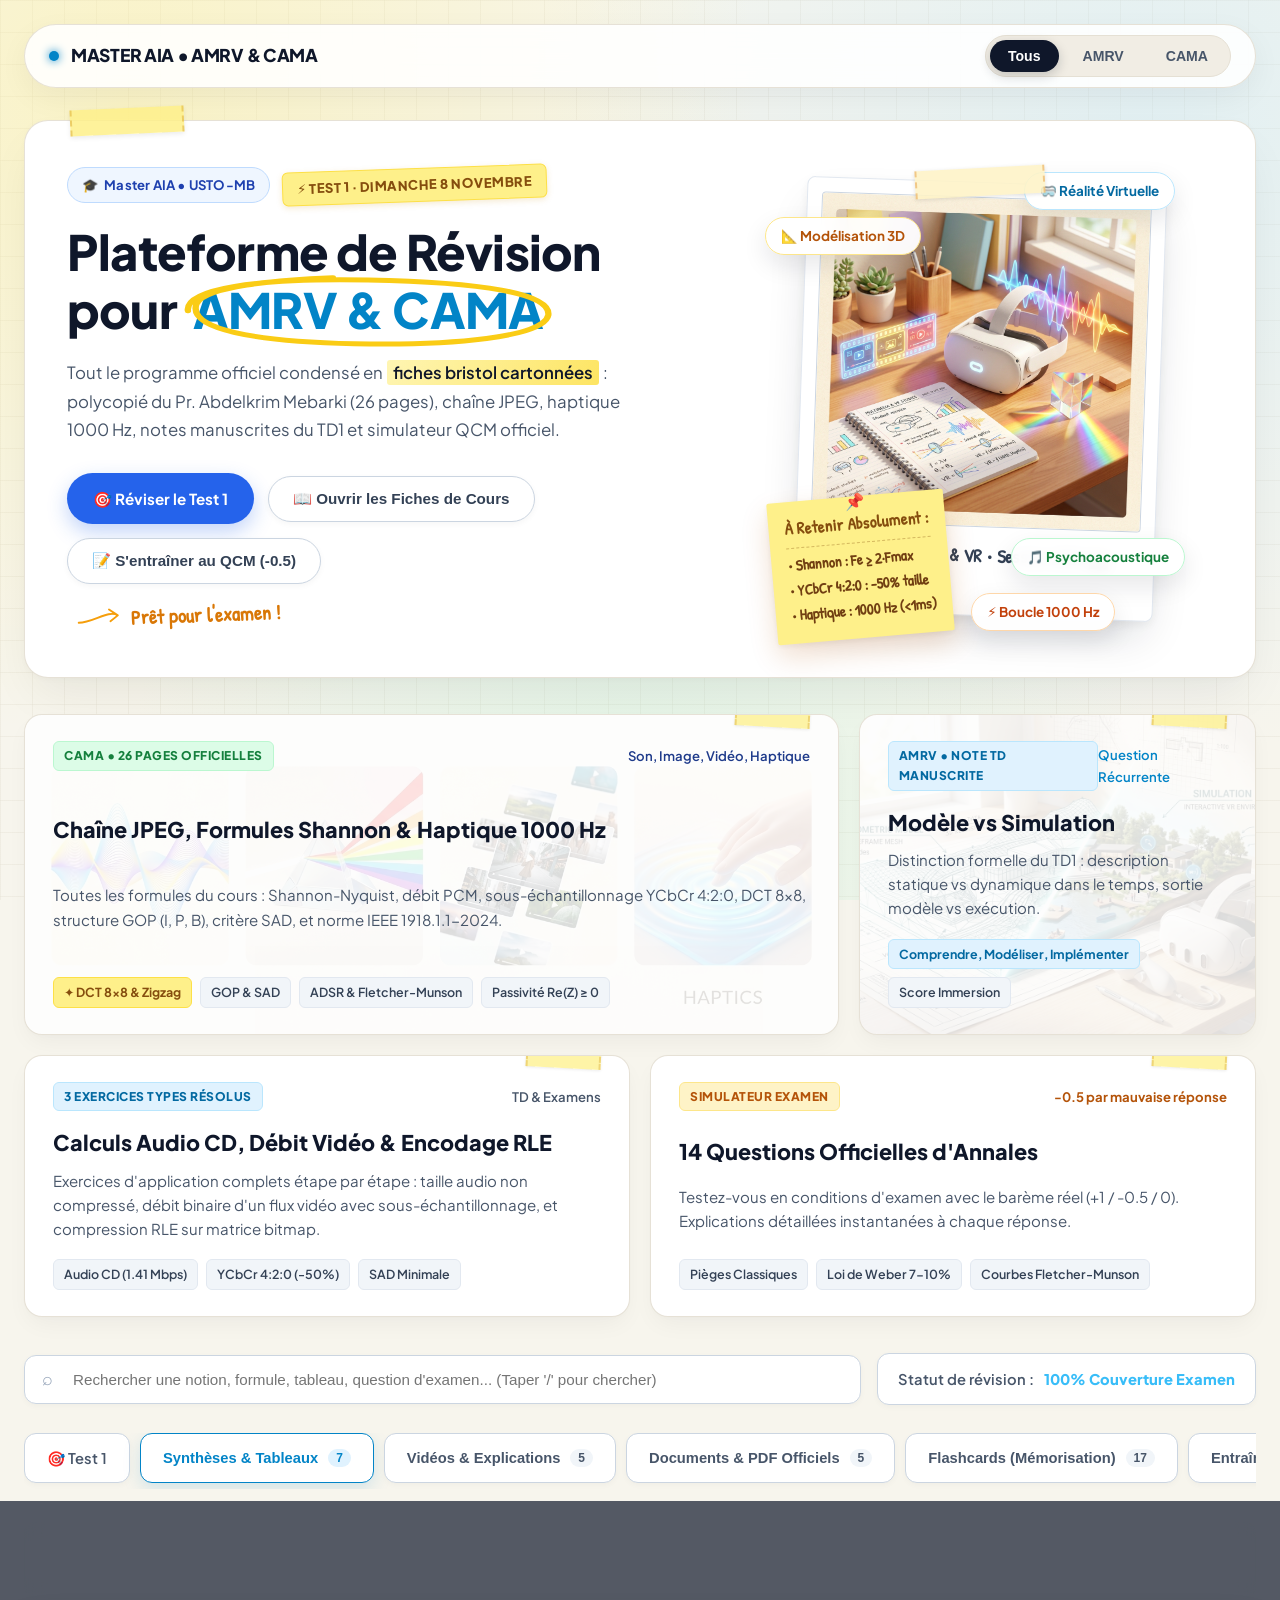
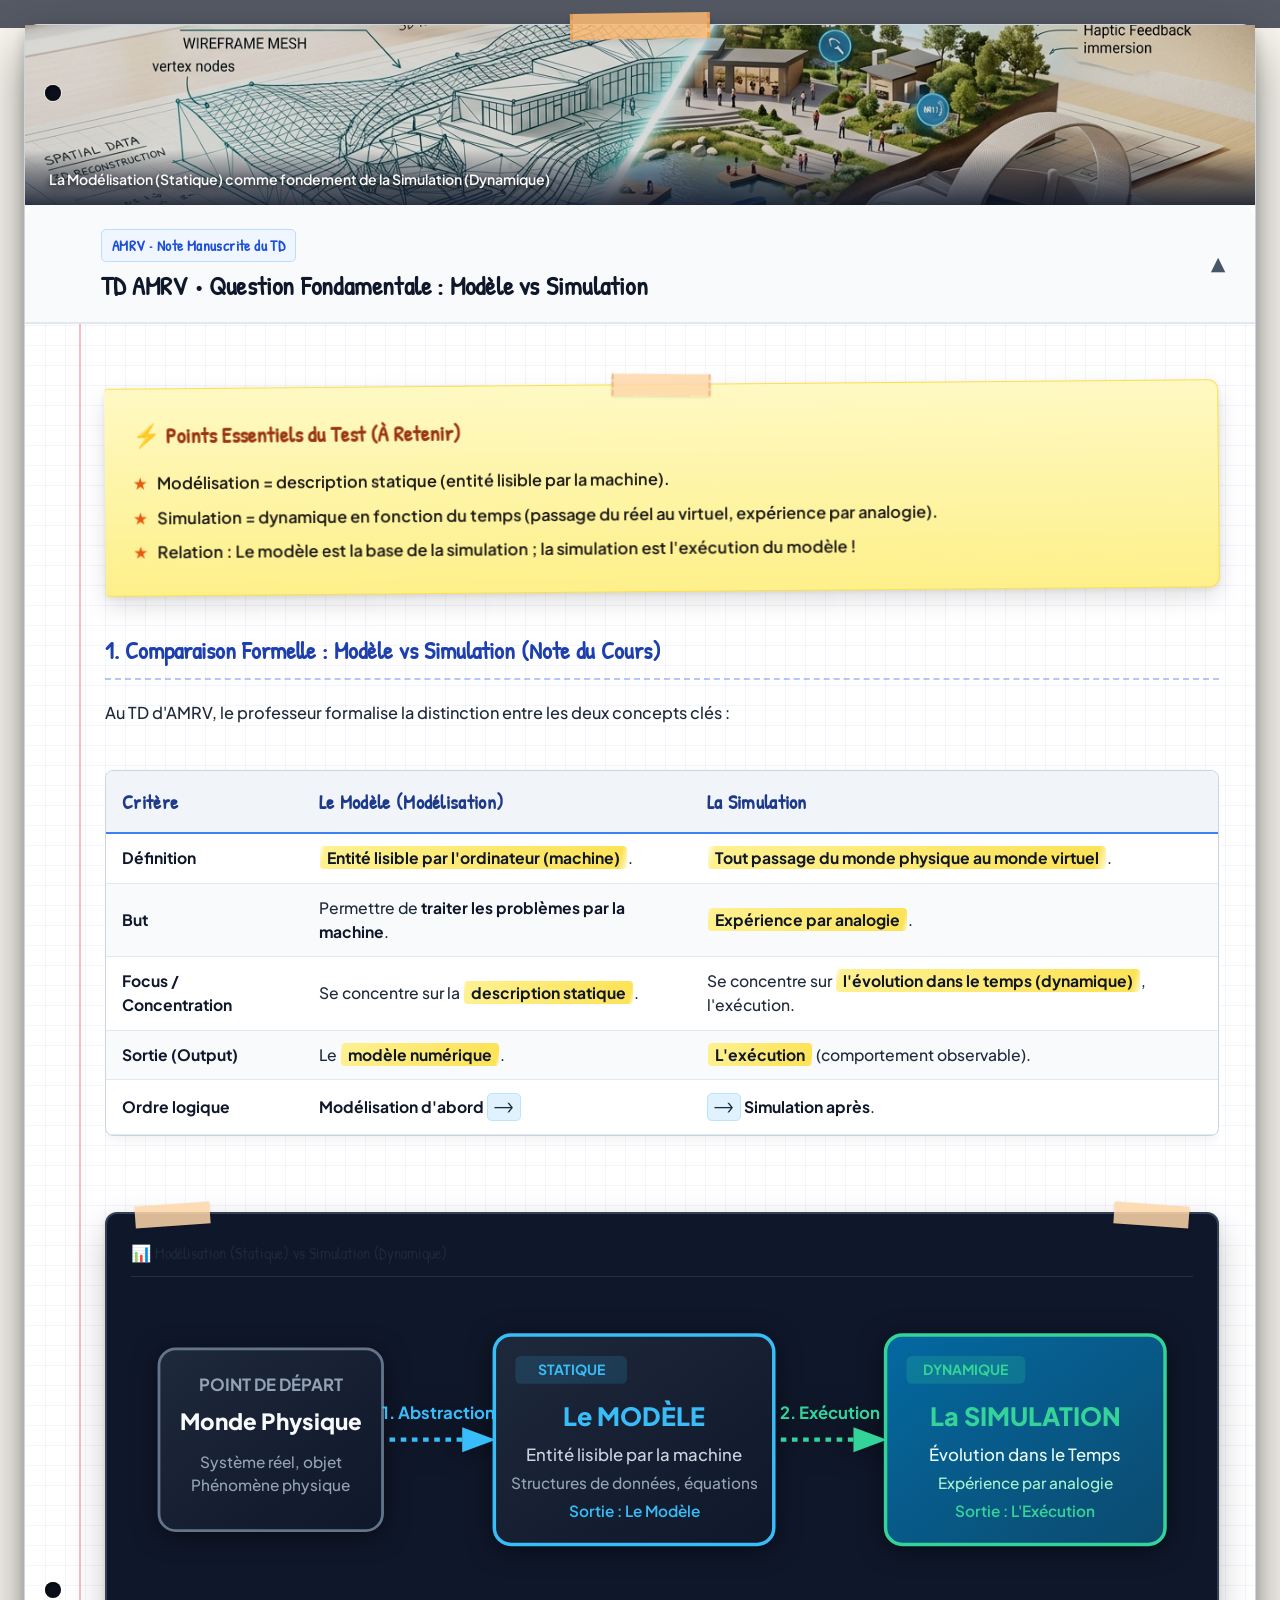
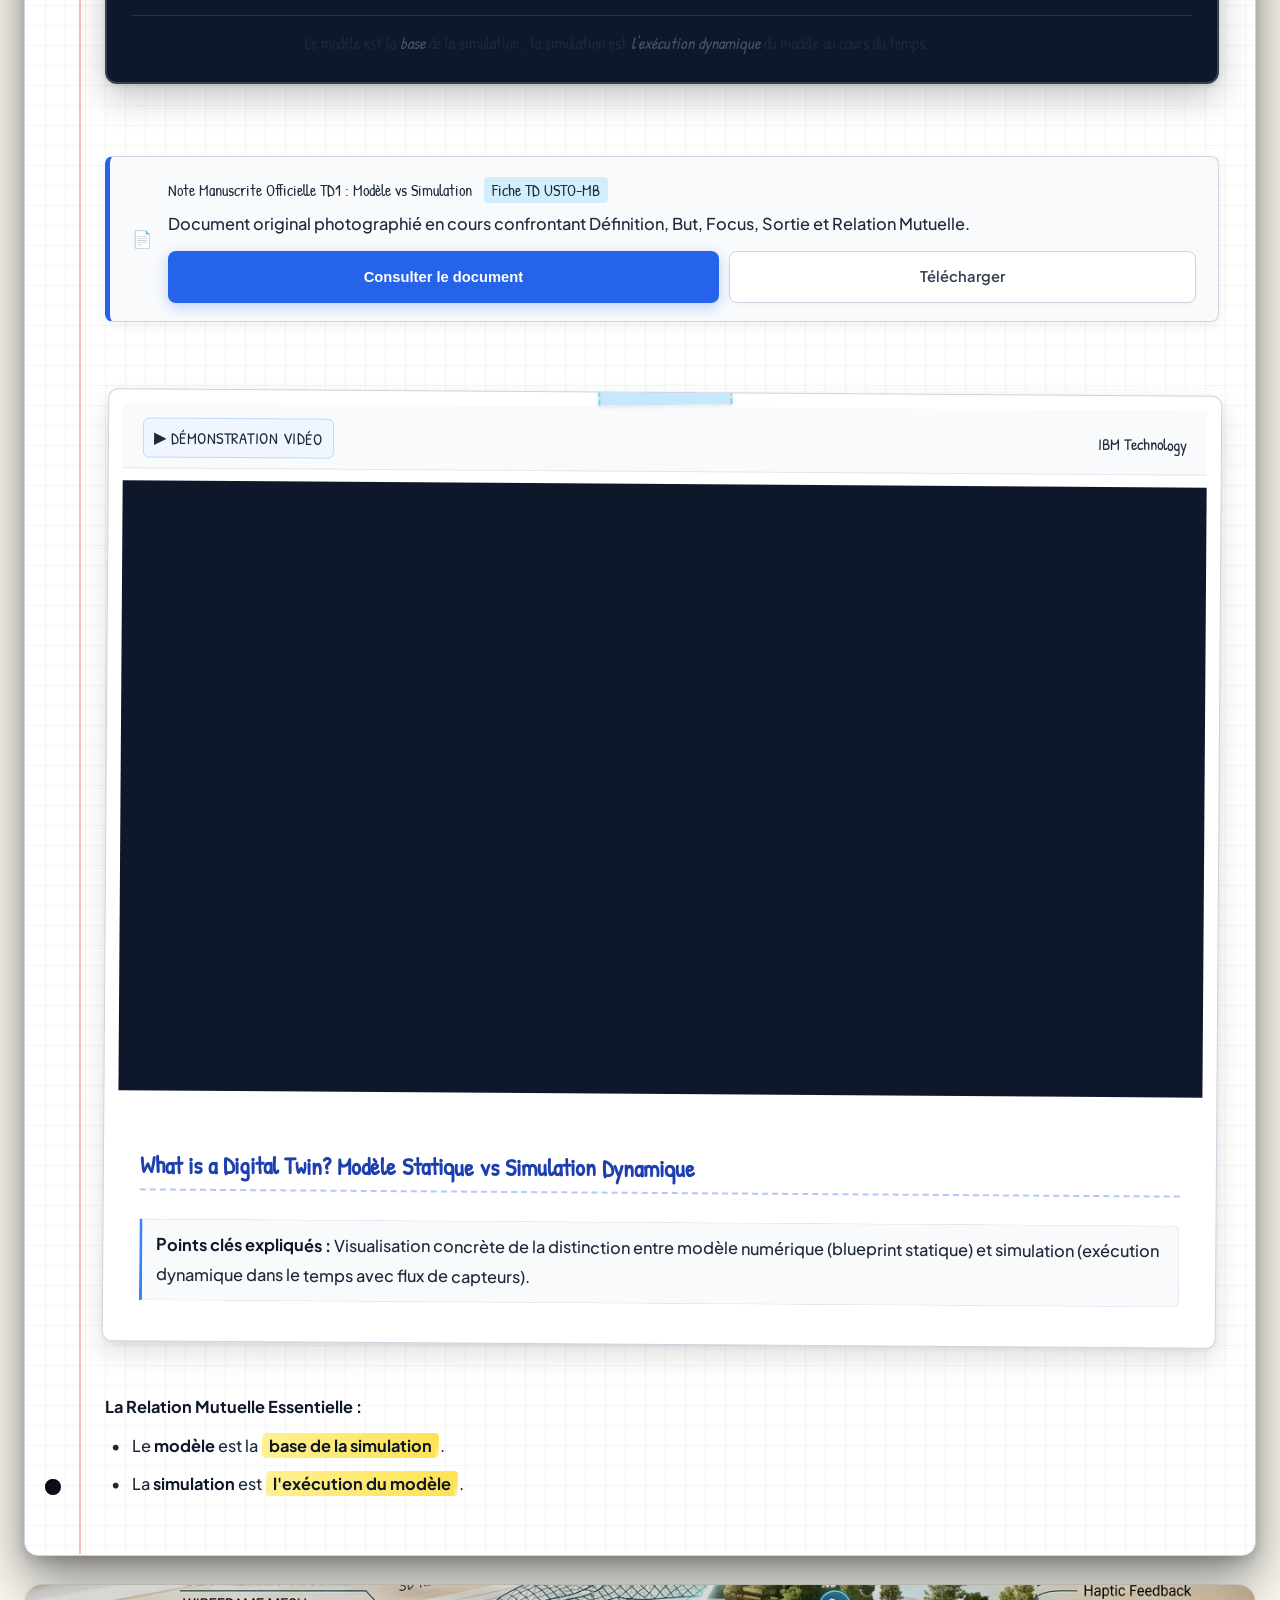
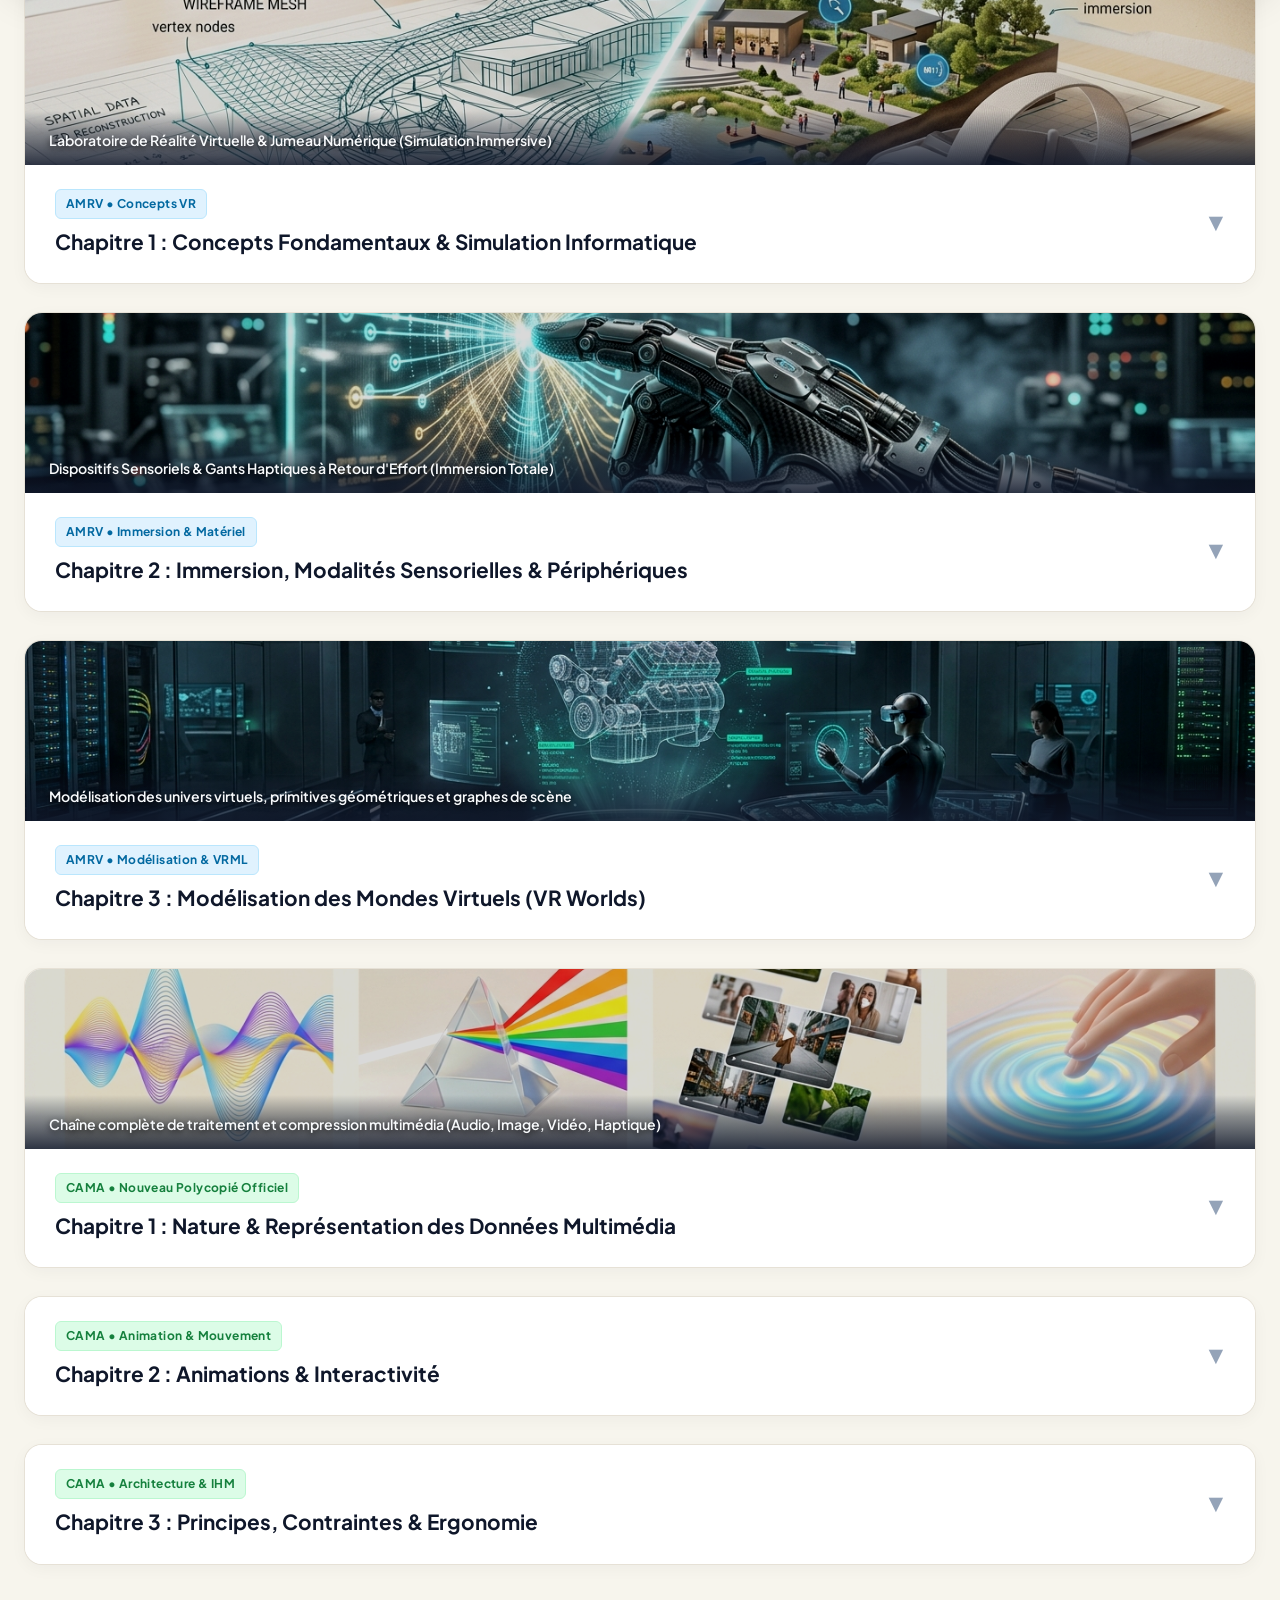
==== commit 309a05cb: "Ajouter l’atelier de révision du Test 1" ====
--- a/index.html
+++ b/index.html
@@ -37,7 +37,7 @@
               <span class="badge-icon">🎓</span> Master AIA • USTO-MB
             </span>
             <span class="exam-sticky-tag">
-              ⚡ Examen Demain
+              ⚡ Test 1 · Dimanche 8 novembre
             </span>
           </div>
 
@@ -56,7 +56,8 @@
 
           <div class="hero-actions-container">
             <div class="hero-actions">
-              <button class="hero-btn-primary" onclick="document.querySelector('[data-tab=\'courses\']').click(); document.getElementById('courses-list').scrollIntoView({behavior: 'smooth'});">
+              <a class="hero-btn-primary test-one-hero-link" href="atelier.html">🎯 Réviser le Test 1</a>
+              <button class="hero-btn-secondary" onclick="document.querySelector('[data-tab=\'courses\']').click(); document.getElementById('courses-list').scrollIntoView({behavior: 'smooth'});">
                 📖 Ouvrir les Fiches de Cours
               </button>
               <button class="hero-btn-secondary" onclick="document.querySelector('[data-tab=\'quiz\']').click(); document.getElementById('section-quiz').scrollIntoView({behavior: 'smooth'});">
@@ -199,6 +200,7 @@
 
     <!-- NAVIGATION TABS -->
     <nav class="nav-tabs">
+      <a class="tab-btn test-one-hero-link" href="atelier.html">🎯 Test 1</a>
       <button class="tab-btn active" data-tab="courses">
         <span>Synthèses & Tableaux</span>
         <span class="badge-count" id="badge-courses">0</span>
--- a/style.css
+++ b/style.css
@@ -3306,3 +3306,5 @@
     height: 420px;
   }
 }
+
+.test-one-hero-link { text-decoration: none; text-align: center; }
